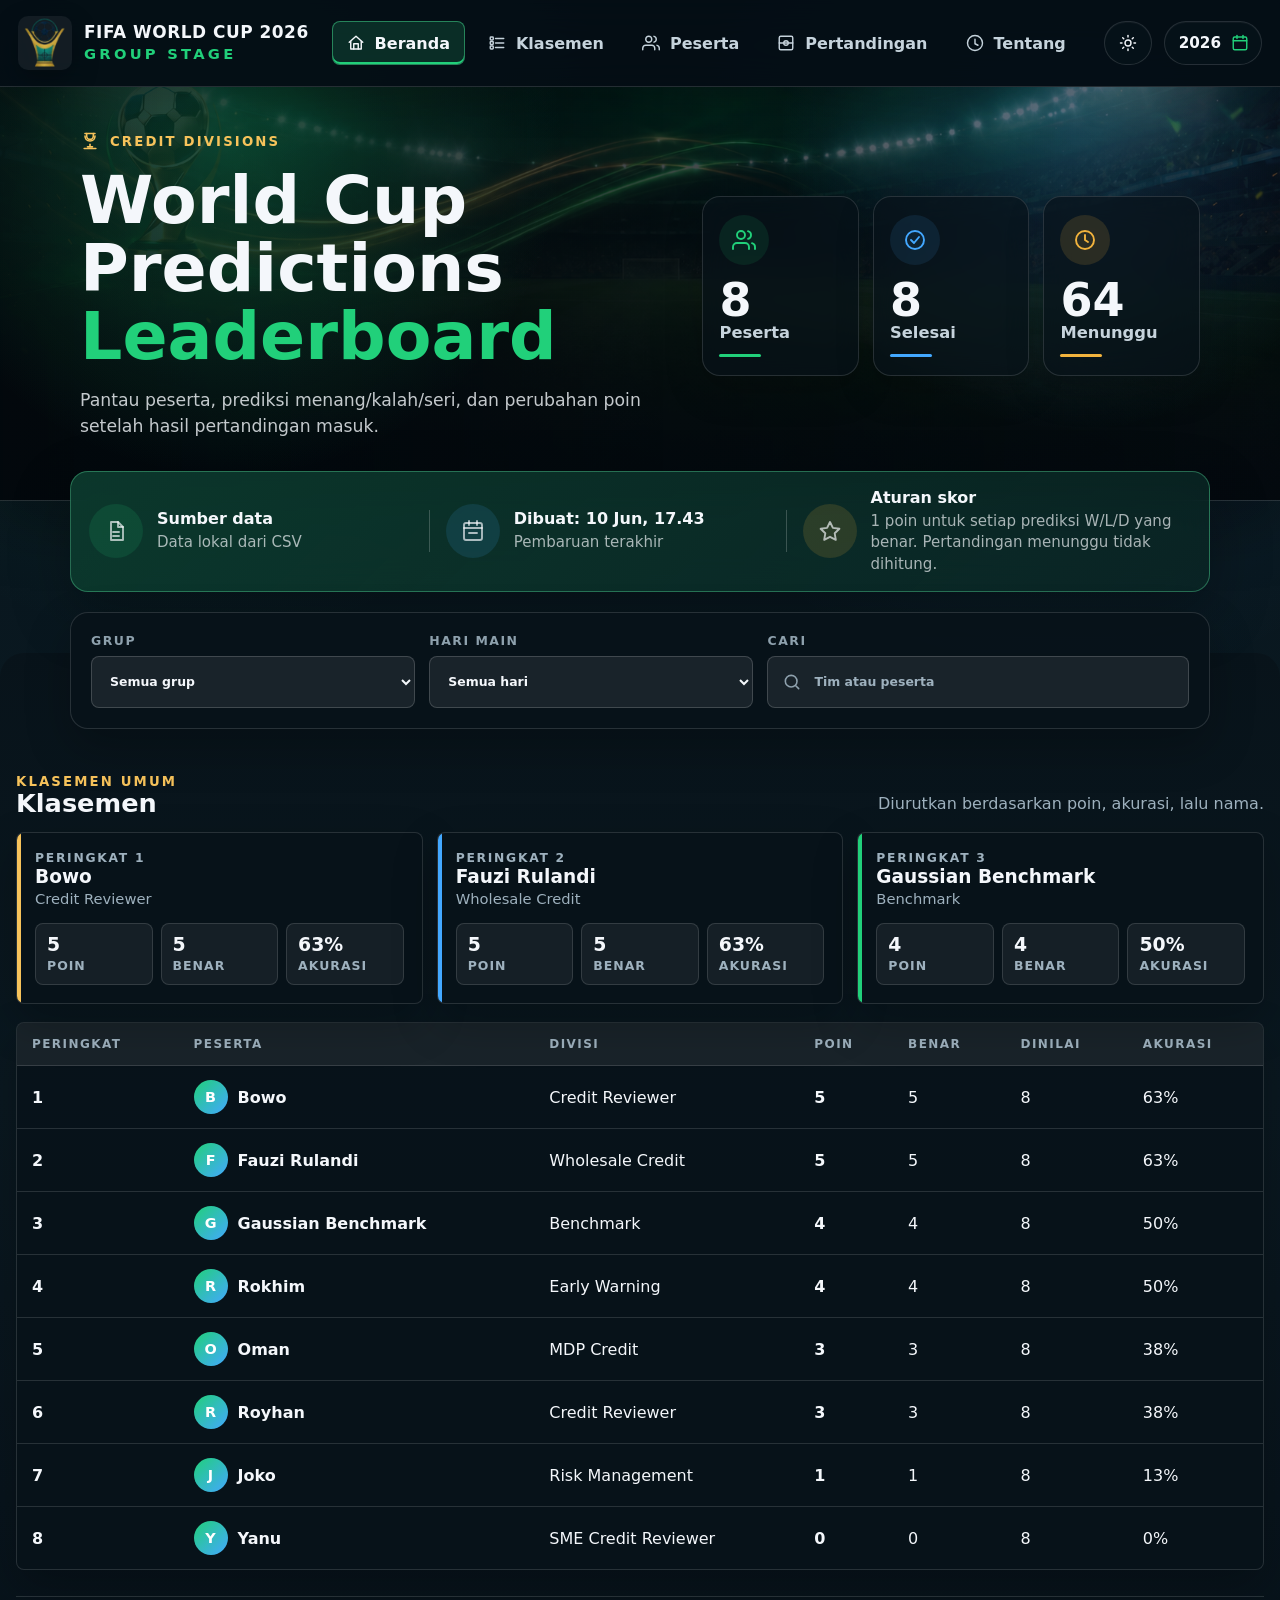
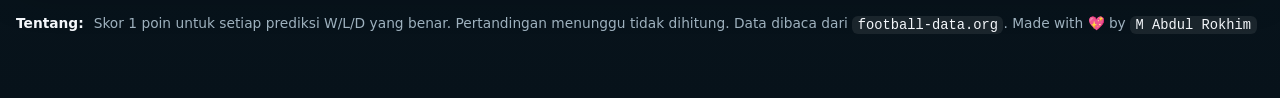
==== index.html @ 1ac6f1fa "deploy: 84e97c204d0d1acb3d44b7794941f2f2e8ec3b6e" ====
<!doctype html>
<html lang="id">

<head>
  <meta charset="utf-8">
  <meta name="viewport" content="width=device-width, initial-scale=1">
  <meta name="color-scheme" content="dark light">
  <title>Credit Divisions World Cup Leaderboard</title>
  <link rel="stylesheet" href="styles.css">
  <link rel="icon" type="image/png" href="assets/logo-cropped.png">
  <link rel="apple-touch-icon" href="assets/logo-cropped.png">
  <script src="data/site-data.js"></script>
  <script src="app.js" defer></script>
</head>

<body data-theme="dark">
  <div class="app-shell">
    <header class="site-header">
      <div class="topbar">
        <a class="brand" href="#beranda" data-nav="beranda" aria-label="Beranda Credit Divisions World Cup">
          <img src="assets/logo-cropped.png" alt="Credit Divisions World Cup">
          <span>
            <strong>FIFA World Cup 2026</strong>
            <small>Group Stage</small>
          </span>
        </a>

        <nav class="primary-nav" id="primaryNav" aria-label="Navigasi utama">
          <button class="nav-button" type="button" data-nav="beranda">
            <span class="nav-icon" aria-hidden="true">
              <svg viewBox="0 0 24 24" fill="none" stroke="currentColor" stroke-width="1.9" stroke-linecap="round"
                stroke-linejoin="round">
                <path d="m3 11 9-8 9 8"></path>
                <path d="M5 10v10h14V10"></path>
                <path d="M9 20v-7h6v7"></path>
              </svg>
            </span>
            <span>Beranda</span>
          </button>
          <button class="nav-button" type="button" data-nav="leaderboard">
            <span class="nav-icon" aria-hidden="true">
              <svg viewBox="0 0 24 24" fill="none" stroke="currentColor" stroke-width="1.9" stroke-linecap="round"
                stroke-linejoin="round">
                <rect x="3" y="4" width="4" height="4" rx="1"></rect>
                <rect x="3" y="10" width="4" height="4" rx="1"></rect>
                <rect x="3" y="16" width="4" height="4" rx="1"></rect>
                <path d="M10 6h11"></path>
                <path d="M10 12h11"></path>
                <path d="M10 18h11"></path>
              </svg>
            </span>
            <span>Klasemen</span>
          </button>
          <button class="nav-button" type="button" data-nav="participants">
            <span class="nav-icon" aria-hidden="true">
              <svg viewBox="0 0 24 24" fill="none" stroke="currentColor" stroke-width="1.9" stroke-linecap="round"
                stroke-linejoin="round">
                <path d="M17 21v-2a4 4 0 0 0-4-4H5a4 4 0 0 0-4 4v2"></path>
                <circle cx="9" cy="7" r="4"></circle>
                <path d="M23 21v-2a4 4 0 0 0-3-3.87"></path>
                <path d="M16 3.13a4 4 0 0 1 0 7.75"></path>
              </svg>
            </span>
            <span>Peserta</span>
          </button>
          <button class="nav-button" type="button" data-nav="matches">
            <span class="nav-icon" aria-hidden="true">
              <svg viewBox="0 0 24 24" fill="none" stroke="currentColor" stroke-width="1.9" stroke-linecap="round"
                stroke-linejoin="round">
                <rect x="3" y="3" width="18" height="18" rx="2"></rect>
                <path d="M3 12h18"></path>
                <circle cx="12" cy="12" r="3"></circle>
              </svg>
            </span>
            <span>Pertandingan</span>
          </button>
          <button class="nav-button" type="button" data-nav="tentang">
            <span class="nav-icon" aria-hidden="true">
              <svg viewBox="0 0 24 24" fill="none" stroke="currentColor" stroke-width="1.9" stroke-linecap="round"
                stroke-linejoin="round">
                <circle cx="12" cy="12" r="10"></circle>
                <path d="M12 7v6l4 2"></path>
              </svg>
            </span>
            <span>Tentang</span>
          </button>
        </nav>

        <div class="header-actions">
          <button class="menu-toggle" id="menuToggle" type="button" aria-label="Buka menu navigasi"
            aria-controls="primaryNav" aria-expanded="false">
            <span aria-hidden="true"></span>
            <span aria-hidden="true"></span>
            <span aria-hidden="true"></span>
          </button>
          <button class="theme-toggle" id="themeToggle" type="button" aria-label="Ubah tema" aria-pressed="true">
            <span class="theme-icon theme-sun" aria-hidden="true">
              <svg viewBox="0 0 24 24" fill="none" stroke="currentColor" stroke-width="1.9" stroke-linecap="round"
                stroke-linejoin="round">
                <circle cx="12" cy="12" r="4"></circle>
                <path d="M12 2v2"></path>
                <path d="M12 20v2"></path>
                <path d="m4.93 4.93 1.41 1.41"></path>
                <path d="m17.66 17.66 1.41 1.41"></path>
                <path d="M2 12h2"></path>
                <path d="M20 12h2"></path>
                <path d="m6.34 17.66-1.41 1.41"></path>
                <path d="m19.07 4.93-1.41 1.41"></path>
              </svg>
            </span>
            <span class="theme-icon theme-moon" aria-hidden="true">
              <svg viewBox="0 0 24 24" fill="none" stroke="currentColor" stroke-width="1.9" stroke-linecap="round"
                stroke-linejoin="round">
                <path d="M12 3a9 9 0 1 0 9 9 7.5 7.5 0 0 1-9-9Z"></path>
              </svg>
            </span>
          </button>
          <span class="year-pill" aria-label="Tahun kompetisi">
            <strong>2026</strong>
            <svg viewBox="0 0 24 24" fill="none" stroke="currentColor" stroke-width="1.9" stroke-linecap="round"
              stroke-linejoin="round" aria-hidden="true">
              <rect x="3" y="4" width="18" height="17" rx="2"></rect>
              <path d="M8 2v4"></path>
              <path d="M16 2v4"></path>
              <path d="M3 9h18"></path>
            </svg>
          </span>
        </div>
      </div>

      <section class="hero" id="beranda" aria-label="Hero utama">
        <img class="hero-background" src="assets/hero-background.png" alt="" aria-hidden="true">
        <div class="hero-overlay" aria-hidden="true"></div>
        <div class="hero-content">
          <div class="hero-copy">
            <p class="eyebrow">
              <span class="eyebrow-icon" aria-hidden="true">
                <svg viewBox="0 0 24 24" fill="none" stroke="currentColor" stroke-width="1.9" stroke-linecap="round"
                  stroke-linejoin="round">
                  <path d="M6 3h12"></path>
                  <path d="M8 3v3a4 4 0 0 0 8 0V3"></path>
                  <path d="M5 21h14"></path>
                  <path d="M12 16v2"></path>
                  <path d="M9 19h6"></path>
                  <path d="M6 6c0 3 2 6 6 6s6-3 6-6"></path>
                </svg>
              </span>
              Credit Divisions
            </p>
            <h1>
              <span>World Cup</span>
              <span>Predictions</span>
              <em>Leaderboard</em>
            </h1>
            <p class="hero-description">
              Pantau peserta, prediksi menang/kalah/seri, dan perubahan poin setelah hasil pertandingan masuk.
            </p>
          </div>

          <div id="heroStats" class="hero-stats" aria-label="Ringkasan kompetisi"></div>
        </div>
      </section>

      <section class="status-strip" aria-label="Status data">
        <div class="status-item">
          <span class="status-icon status-icon-green" aria-hidden="true">
            <svg viewBox="0 0 24 24" fill="none" stroke="currentColor" stroke-width="1.9" stroke-linecap="round"
              stroke-linejoin="round">
              <path d="M7 3h7l5 5v13H7z"></path>
              <path d="M14 3v5h5"></path>
              <path d="M9 13h6"></path>
              <path d="M9 17h6"></path>
            </svg>
          </span>
          <div>
            <strong>Sumber data</strong>
            <span id="dataMode">Memuat data</span>
          </div>
        </div>
        <div class="status-separator" aria-hidden="true"></div>
        <div class="status-item">
          <span class="status-icon status-icon-blue" aria-hidden="true">
            <svg viewBox="0 0 24 24" fill="none" stroke="currentColor" stroke-width="1.9" stroke-linecap="round"
              stroke-linejoin="round">
              <rect x="3" y="4" width="18" height="17" rx="2"></rect>
              <path d="M8 2v4"></path>
              <path d="M16 2v4"></path>
              <path d="M3 9h18"></path>
              <path d="M8 14h8"></path>
            </svg>
          </span>
          <div>
            <strong id="lastUpdated">Dibuat: -</strong>
            <span>Pembaruan terakhir</span>
          </div>
        </div>
        <div class="status-separator" aria-hidden="true"></div>
        <div class="status-item status-item-wide">
          <span class="status-icon status-icon-gold" aria-hidden="true">
            <svg viewBox="0 0 24 24" fill="none" stroke="currentColor" stroke-width="1.9" stroke-linecap="round"
              stroke-linejoin="round">
              <path d="M12 3l2.9 5.9 6.5.9-4.7 4.5 1.1 6.5L12 17.8 6.2 20.8l1.1-6.5-4.7-4.5 6.5-.9L12 3z"></path>
            </svg>
          </span>
          <div>
            <strong>Aturan skor</strong>
            <span id="scoringNote">1 poin untuk prediksi W/L/D yang benar. Pertandingan menunggu tidak dihitung.</span>
          </div>
        </div>
      </section>

      <section class="toolbar" aria-label="Filter dan pencarian">
        <div class="filter-grid">
          <label class="field">
            <span>Grup</span>
            <select id="groupFilter"></select>
          </label>
          <label class="field">
            <span>Hari Main</span>
            <select id="matchdayFilter"></select>
          </label>
          <label class="field field-search">
            <span>Cari</span>
            <div class="search-input">
              <span class="search-icon" aria-hidden="true">
                <svg viewBox="0 0 24 24" fill="none" stroke="currentColor" stroke-width="1.9" stroke-linecap="round"
                  stroke-linejoin="round">
                  <circle cx="11" cy="11" r="7"></circle>
                  <path d="m20 20-3.5-3.5"></path>
                </svg>
              </span>
              <input id="searchInput" type="search" placeholder="Tim atau peserta">
            </div>
          </label>
        </div>
      </section>
    </header>

    <main class="page-main">
      <section id="leaderboardView" class="view is-visible">
        <div class="section-heading">
          <div>
            <p class="eyebrow">Klasemen umum</p>
            <h2>Klasemen</h2>
          </div>
          <p id="leaderboardContext">Diurutkan berdasarkan poin, akurasi, lalu nama.</p>
        </div>
        <div id="podium" class="podium" aria-label="Top tiga peserta"></div>
        <div class="table-wrap">
          <table>
            <thead>
              <tr>
                <th>Peringkat</th>
                <th>Peserta</th>
                <th>Divisi</th>
                <th>Poin</th>
                <th>Benar</th>
                <th>Dinilai</th>
                <th>Akurasi</th>
              </tr>
            </thead>
            <tbody id="leaderboardBody"></tbody>
          </table>
        </div>
      </section>

      <section id="participantsView" class="view">
        <div class="section-heading">
          <div>
            <p class="eyebrow">Kartu prediksi</p>
            <h2>Detail Peserta</h2>
          </div>
          <p>Buka kartu peserta untuk melihat prediksi setiap pertandingan.</p>
        </div>
        <div id="participantCards" class="participant-grid"></div>
        <div id="participantDetail" class="detail-panel" hidden></div>
      </section>

      <section id="matchesView" class="view">
        <div class="section-heading">
          <div>
            <p class="eyebrow">Ruang pertandingan</p>
            <h2>Hasil Pertandingan</h2>
            <p class="section-note">Catatan prediksi: <strong>W</strong> berarti tim pertama atau tim kandang menang,
              <strong>L</strong> berarti tim kedua atau tim tamu menang, dan <strong>D</strong> berarti seri.
            </p>
          </div>
          <p>Hasil diperbarui setelah jeda 100 menit dari jadwal kick-off.</p>
        </div>
        <div id="matchCards" class="match-grid"></div>
      </section>

      <section id="streamView" class="stream-view" hidden>
        <div class="stream-header">
          <p class="eyebrow">Mode streaming</p>
          <h2>Credit Divisions World Cup Leaderboard</h2>
        </div>
        <div id="streamBoard" class="stream-board"></div>
      </section>

      <footer id="aboutSection" class="about-footnote">
        <strong>Tentang:</strong>
        <span>Skor 1 poin untuk setiap prediksi W/L/D yang benar. Pertandingan menunggu tidak dihitung. Data dibaca
          dari <code>football-data.org</code>. Made with 💖 by <code> M Abdul Rokhim </code></span>
      </footer>
    </main>
  </div>
</body>

</html>
---- styles.css ----
:root {
  --font-sans: "Segoe UI Variable Text", "Segoe UI", "Aptos", system-ui, sans-serif;
  --radius: 8px;
  --radius-lg: 18px;
  --page-bg: #07131b;
  --page-bg-alt: #0d1f27;
  --text: #f4f7fb;
  --text-soft: #c6d3dc;
  --muted: #8ea1ad;
  --surface: rgba(8, 19, 26, 0.78);
  --surface-strong: rgba(6, 18, 25, 0.92);
  --surface-soft: rgba(255, 255, 255, 0.06);
  --surface-light: rgba(255, 255, 255, 0.1);
  --line: rgba(255, 255, 255, 0.13);
  --line-strong: rgba(255, 255, 255, 0.2);
  --shadow: 0 22px 60px rgba(0, 0, 0, 0.28);
  --shadow-soft: 0 14px 38px rgba(0, 0, 0, 0.18);
  --accent: #21d07a;
  --accent-2: #43a8ff;
  --accent-3: #f2b33d;
  --gold: #f7c35b;
  --danger: #ef6a70;
  --success: #21d07a;
  --hero-mask: linear-gradient(180deg, rgba(4, 9, 14, 0.14), rgba(4, 9, 14, 0.8));
  --hero-glow: radial-gradient(circle at 18% 14%, rgba(33, 208, 122, 0.24), transparent 30%), radial-gradient(circle at 84% 12%, rgba(67, 168, 255, 0.18), transparent 26%);
  --content-bg: linear-gradient(180deg, rgba(8, 19, 26, 0.98), rgba(10, 24, 32, 1) 42%, rgba(7, 18, 26, 1));
  --content-text: #f4f7fb;
  --content-muted: #9eb1be;
  --content-panel: rgba(8, 19, 26, 0.94);
  --content-panel-soft: rgba(255, 255, 255, 0.06);
  --content-line: rgba(255, 255, 255, 0.13);
  --content-table-head: rgba(255, 255, 255, 0.07);
  --content-shadow: 0 18px 46px rgba(0, 0, 0, 0.24);
  --content-code-bg: rgba(255, 255, 255, 0.08);
  --correct-bg: rgba(33, 208, 122, 0.13);
  --correct-border: rgba(33, 208, 122, 0.46);
  --wrong-bg: rgba(239, 106, 112, 0.13);
  --wrong-border: rgba(239, 106, 112, 0.44);
  color-scheme: dark;
  font-family: var(--font-sans);
}

body[data-theme="light"] {
  --page-bg: #eef3f6;
  --page-bg-alt: #f8fbfc;
  --text: #10212c;
  --text-soft: #39515f;
  --muted: #68808f;
  --surface: rgba(255, 255, 255, 0.84);
  --surface-strong: rgba(255, 255, 255, 0.94);
  --surface-soft: rgba(8, 19, 26, 0.04);
  --surface-light: rgba(8, 19, 26, 0.06);
  --line: rgba(14, 33, 44, 0.12);
  --line-strong: rgba(14, 33, 44, 0.18);
  --shadow: 0 22px 60px rgba(15, 30, 42, 0.12);
  --shadow-soft: 0 14px 38px rgba(15, 30, 42, 0.1);
  --hero-mask: linear-gradient(180deg, rgba(243, 248, 250, 0.14), rgba(235, 242, 245, 0.74));
  --hero-glow: radial-gradient(circle at 18% 14%, rgba(33, 208, 122, 0.16), transparent 30%), radial-gradient(circle at 84% 12%, rgba(67, 168, 255, 0.14), transparent 26%);
  --content-bg: linear-gradient(180deg, rgba(255, 255, 255, 0.96), rgba(245, 248, 251, 1) 42%, rgba(240, 245, 248, 1));
  --content-text: #10212c;
  --content-muted: #60717e;
  --content-panel: rgba(255, 255, 255, 0.96);
  --content-panel-soft: #f5f8fa;
  --content-line: #dce5ec;
  --content-table-head: #f3f7fa;
  --content-shadow: 0 14px 34px rgba(13, 29, 43, 0.08);
  --content-code-bg: rgba(15, 33, 44, 0.06);
  --correct-bg: rgba(33, 208, 122, 0.11);
  --correct-border: rgba(33, 208, 122, 0.38);
  --wrong-bg: rgba(239, 106, 112, 0.1);
  --wrong-border: rgba(239, 106, 112, 0.34);
  color-scheme: light;
}

*,
*::before,
*::after {
  box-sizing: border-box;
}

html {
  background: var(--page-bg);
  color: var(--text);
  scroll-behavior: smooth;
}

body {
  margin: 0;
  min-width: 320px;
  background:
    radial-gradient(circle at 15% 12%, rgba(33, 208, 122, 0.1), transparent 24%),
    radial-gradient(circle at 83% 16%, rgba(67, 168, 255, 0.08), transparent 24%),
    linear-gradient(180deg, var(--page-bg) 0%, var(--page-bg-alt) 100%);
  color: var(--text);
  font-family: var(--font-sans);
}

button,
input,
select {
  font: inherit;
}

button {
  cursor: pointer;
}

img,
svg {
  display: block;
  max-width: 100%;
}

h1,
h2,
h3,
p {
  margin: 0;
}

strong {
  font-weight: 800;
}

code {
  padding: 0.12rem 0.34rem;
  border-radius: 6px;
  background: var(--surface-soft);
  color: var(--text);
}

button:focus-visible,
input:focus-visible,
select:focus-visible,
a:focus-visible {
  outline: 2px solid var(--accent-2);
  outline-offset: 2px;
}

.app-shell {
  min-height: 100vh;
  overflow-x: clip;
}

.site-header {
  position: relative;
  z-index: 2;
  width: 100%;
  margin: 0;
  padding-top: 0;
}

.page-main {
  position: relative;
  z-index: 1;
  width: min(1260px, calc(100% - 32px));
  margin: 0 auto;
}

.topbar {
  position: sticky;
  top: 0;
  z-index: 20;
  display: grid;
  grid-template-columns: auto minmax(0, 1fr) auto;
  gap: 16px 18px;
  align-items: center;
  width: 100%;
  margin: 0 auto;
  padding: 16px max(18px, calc((100vw - 1260px) / 2));
  border: 0;
  border-bottom: 1px solid var(--line);
  border-radius: 0;
  background: rgba(4, 13, 20, 0.86);
  box-shadow: var(--shadow-soft);
  backdrop-filter: blur(18px);
}

.brand {
  display: inline-flex;
  align-items: center;
  gap: 12px;
  min-width: 0;
  color: var(--text);
  text-decoration: none;
}

.brand img {
  width: 54px;
  height: 54px;
  border-radius: 10px;
  object-fit: contain;
  background: rgba(255, 255, 255, 0.06);
  box-shadow: 0 10px 28px rgba(0, 0, 0, 0.22);
}

.brand span {
  display: grid;
  min-width: 0;
  line-height: 1;
}

.brand strong {
  font-size: 1.06rem;
  letter-spacing: 0.03em;
  text-transform: uppercase;
}

.brand small {
  margin-top: 6px;
  color: var(--accent);
  font-size: 0.92rem;
  font-weight: 700;
  letter-spacing: 0.22em;
  text-transform: uppercase;
}

.primary-nav {
  display: inline-flex;
  justify-content: center;
  gap: 8px;
  min-width: 0;
  padding: 2px;
}

.menu-toggle {
  display: none;
  align-items: center;
  justify-content: center;
  width: 44px;
  min-height: 44px;
  padding: 0;
  border: 1px solid var(--line);
  border-radius: 999px;
  color: var(--text);
  background: color-mix(in srgb, var(--surface) 90%, transparent);
  box-shadow: inset 0 1px 0 rgba(255, 255, 255, 0.04);
}

.menu-toggle span {
  position: absolute;
  width: 18px;
  height: 2px;
  border-radius: 999px;
  background: currentColor;
  transition: transform 0.18s ease, opacity 0.18s ease;
}

.menu-toggle span:nth-child(1) {
  transform: translateY(-6px);
}

.menu-toggle span:nth-child(3) {
  transform: translateY(6px);
}

body.nav-is-open .menu-toggle span:nth-child(1) {
  transform: rotate(45deg);
}

body.nav-is-open .menu-toggle span:nth-child(2) {
  opacity: 0;
}

body.nav-is-open .menu-toggle span:nth-child(3) {
  transform: rotate(-45deg);
}

.nav-button {
  display: inline-flex;
  align-items: center;
  gap: 10px;
  min-height: 44px;
  padding: 0 14px;
  border: 1px solid transparent;
  border-radius: var(--radius);
  color: var(--text-soft);
  background: transparent;
  font-weight: 700;
  white-space: nowrap;
  transition:
    color 0.18s ease,
    background-color 0.18s ease,
    border-color 0.18s ease,
    transform 0.18s ease;
}

.nav-button:hover,
.nav-button:focus-visible {
  color: var(--text);
  background: var(--surface-soft);
  border-color: var(--line);
  transform: translateY(-1px);
}

.nav-button.is-active {
  color: var(--text);
  background: color-mix(in srgb, var(--accent) 15%, var(--surface));
  border-color: color-mix(in srgb, var(--accent) 44%, var(--line));
  box-shadow: inset 0 -2px 0 0 var(--accent);
}

.nav-icon {
  width: 18px;
  height: 18px;
  flex: 0 0 auto;
}

.header-actions {
  display: inline-flex;
  align-items: center;
  gap: 12px;
  justify-self: end;
}

.theme-toggle,
.year-pill {
  display: inline-flex;
  align-items: center;
  gap: 10px;
  min-height: 44px;
  padding: 0 14px;
  border: 1px solid var(--line);
  border-radius: 999px;
  color: var(--text);
  background: color-mix(in srgb, var(--surface) 90%, transparent);
  box-shadow: inset 0 1px 0 rgba(255, 255, 255, 0.04);
}

.theme-toggle {
  width: 48px;
  justify-content: center;
  padding: 0;
}

.theme-icon {
  display: inline-flex;
  width: 18px;
  height: 18px;
}

body[data-theme="dark"] .theme-sun,
body[data-theme="light"] .theme-moon {
  opacity: 1;
}

body[data-theme="dark"] .theme-moon,
body[data-theme="light"] .theme-sun {
  display: none;
}

.year-pill {
  padding-right: 12px;
  font-size: 0.95rem;
  font-weight: 700;
}

.year-pill svg {
  width: 18px;
  height: 18px;
  color: var(--accent);
}

.hero {
  position: relative;
  overflow: clip;
  margin-top: 0;
  border: 0;
  border-bottom: 1px solid var(--line);
  border-radius: 0;
  background:
    linear-gradient(135deg, rgba(5, 14, 19, 0.72), rgba(5, 14, 19, 0.28)),
    linear-gradient(180deg, rgba(4, 10, 14, 0.06), rgba(4, 10, 14, 0.68));
  box-shadow: var(--shadow);
}

.hero-background {
  position: absolute;
  inset: 0;
  width: 100%;
  height: 100%;
  object-fit: cover;
  object-position: center center;
  opacity: 0.92;
  filter: saturate(1.04) contrast(1.02) brightness(0.78);
}

body[data-theme="light"] .hero-background {
  filter: saturate(0.95) contrast(0.92) brightness(1.08);
}

.hero-overlay {
  position: absolute;
  inset: 0;
  background:
    var(--hero-glow),
    linear-gradient(90deg, rgba(2, 8, 12, 0.88) 0%, rgba(2, 8, 12, 0.55) 42%, rgba(2, 8, 12, 0.26) 100%),
    var(--hero-mask);
}

body[data-theme="light"] .hero-overlay {
  background:
    var(--hero-glow),
    linear-gradient(90deg, rgba(246, 250, 252, 0.92) 0%, rgba(246, 250, 252, 0.64) 42%, rgba(246, 250, 252, 0.28) 100%),
    var(--hero-mask);
}

.hero-content {
  position: relative;
  z-index: 1;
  display: grid;
  grid-template-columns: minmax(0, 1fr) minmax(390px, 0.86fr);
  gap: 30px 44px;
  align-items: center;
  width: min(1120px, calc(100% - 40px));
  margin: 0 auto;
  padding: 44px 0 60px;
  min-height: 408px;
}

.hero-copy {
  display: grid;
  gap: 18px;
  min-width: 0;
}

.eyebrow {
  display: inline-flex;
  align-items: center;
  gap: 10px;
  width: fit-content;
  color: var(--gold);
  font-size: 0.83rem;
  font-weight: 800;
  letter-spacing: 0.16em;
  text-transform: uppercase;
}

.eyebrow-icon {
  display: inline-flex;
  width: 20px;
  height: 20px;
}

.hero-copy h1 {
  display: grid;
  gap: 4px;
  max-width: 650px;
  font-size: clamp(3rem, 5.2vw, 4.8rem);
  line-height: 0.96;
  letter-spacing: 0;
}

.hero-copy h1 span {
  display: block;
}

.hero-copy h1 em {
  font-style: normal;
  color: var(--accent);
}

.hero-description {
  max-width: 640px;
  color: color-mix(in srgb, var(--text) 80%, transparent);
  font-size: clamp(1rem, 1.4vw, 1.08rem);
  line-height: 1.55;
}

.hero-stats {
  display: grid;
  grid-template-columns: repeat(3, minmax(0, 1fr));
  gap: 14px;
  align-self: center;
  min-width: 0;
}

.hero-stat {
  display: grid;
  gap: 12px;
  min-width: 0;
  min-height: 154px;
  padding: 18px 16px;
  border: 1px solid var(--line);
  border-radius: var(--radius-lg);
  background: color-mix(in srgb, var(--surface) 86%, transparent);
  box-shadow: var(--shadow-soft);
  backdrop-filter: blur(16px);
}

.hero-stat-icon {
  display: inline-flex;
  align-items: center;
  justify-content: center;
  width: 50px;
  height: 50px;
  border-radius: 999px;
  background: rgba(255, 255, 255, 0.06);
}

.hero-stat-icon svg {
  width: 24px;
  height: 24px;
}

.hero-stat:nth-child(1) .hero-stat-icon {
  color: var(--accent);
  background: rgba(33, 208, 122, 0.1);
}

.hero-stat:nth-child(2) .hero-stat-icon {
  color: var(--accent-2);
  background: rgba(67, 168, 255, 0.1);
}

.hero-stat:nth-child(3) .hero-stat-icon {
  color: var(--accent-3);
  background: rgba(242, 179, 61, 0.14);
}

.hero-stat-value {
  display: block;
  font-size: clamp(2.25rem, 3.6vw, 3.6rem);
  line-height: 1;
  font-weight: 900;
}

.hero-stat-label {
  color: var(--text-soft);
  font-size: 1.02rem;
  font-weight: 700;
}

.hero-stat-bar {
  align-self: end;
  width: 42px;
  height: 3px;
  border-radius: 999px;
}

.status-strip {
  position: relative;
  z-index: 2;
  display: grid;
  grid-template-columns: minmax(0, 1fr) auto minmax(0, 1fr) auto minmax(0, 1.2fr);
  gap: 16px;
  align-items: center;
  width: min(1140px, calc(100% - 48px));
  margin: -30px auto 0;
  padding: 16px 18px;
  border: 1px solid color-mix(in srgb, var(--accent) 30%, var(--line));
  border-radius: var(--radius-lg);
  background:
    linear-gradient(135deg, color-mix(in srgb, var(--accent) 20%, var(--surface-strong)), color-mix(in srgb, var(--page-bg) 68%, var(--accent) 8%));
  box-shadow: var(--shadow);
  backdrop-filter: blur(18px);
}

.status-item {
  display: flex;
  align-items: center;
  gap: 14px;
  min-width: 0;
}

.status-item div {
  display: grid;
  gap: 4px;
  min-width: 0;
}

.status-item strong {
  font-size: 1rem;
  line-height: 1.2;
}

.status-item span {
  color: color-mix(in srgb, var(--text) 68%, transparent);
  font-size: 0.94rem;
  line-height: 1.4;
}

.status-item-wide span {
  max-width: 100%;
}

.status-separator {
  width: 1px;
  height: 42px;
  background: var(--line-strong);
}

.status-icon {
  display: inline-flex;
  align-items: center;
  justify-content: center;
  width: 54px;
  height: 54px;
  flex: 0 0 auto;
  border-radius: 999px;
}

.status-icon svg {
  width: 24px;
  height: 24px;
}

.status-icon-green {
  color: var(--accent);
  background: rgba(33, 208, 122, 0.12);
}

.status-icon-blue {
  color: var(--accent-2);
  background: rgba(67, 168, 255, 0.12);
}

.status-icon-gold {
  color: var(--accent-3);
  background: rgba(242, 179, 61, 0.14);
}

.toolbar {
  position: relative;
  z-index: 3;
  width: min(1140px, calc(100% - 48px));
  margin: 20px auto 0;
  padding: 20px;
  border: 1px solid var(--content-line);
  border-radius: var(--radius-lg);
  color: var(--content-text);
  background: var(--content-panel);
  box-shadow: var(--content-shadow);
}

.filter-grid {
  display: grid;
  grid-template-columns: 1fr 1fr minmax(260px, 1.3fr);
  gap: 14px;
  align-items: end;
}

.field {
  display: grid;
  gap: 8px;
  min-width: 0;
  color: var(--muted);
  font-size: 0.78rem;
  font-weight: 800;
  letter-spacing: 0.12em;
  text-transform: uppercase;
}

.field select,
.field input {
  width: 100%;
  min-width: 0;
  min-height: 52px;
  border: 1px solid var(--content-line);
  border-radius: var(--radius);
  color: var(--content-text);
  background: var(--content-panel-soft);
}

.field select option {
  color: var(--content-text);
  background: var(--content-panel);
}

.field input::placeholder {
  color: var(--content-muted);
  opacity: 0.9;
}

body[data-theme="dark"] .field select,
body[data-theme="dark"] .field input {
  color: #f4f7fb;
  background: rgba(255, 255, 255, 0.075);
  border-color: rgba(255, 255, 255, 0.17);
}

body[data-theme="dark"] .field-search .search-input {
  color: #f4f7fb;
  background: rgba(255, 255, 255, 0.075);
  border-color: rgba(255, 255, 255, 0.17);
}

body[data-theme="dark"] .field select option {
  color: #f4f7fb;
  background: #0b1821;
}

body[data-theme="dark"] .field input::placeholder {
  color: #9eb1be;
}

.field select {
  padding: 0 14px;
}

.field-search .search-input {
  display: grid;
  grid-template-columns: 20px minmax(0, 1fr);
  gap: 12px;
  align-items: center;
  height: 52px;
  padding: 0 14px;
  border: 1px solid var(--content-line);
  border-radius: var(--radius);
  color: var(--content-text);
  background: var(--content-panel-soft);
}

.field-search input {
  width: 100%;
  height: 100%;
  min-width: 0;
  min-height: 0;
  padding: 0;
  border: 0;
  border-radius: 0;
  color: inherit;
  background: transparent;
  line-height: 1.2;
  appearance: none;
  -webkit-appearance: none;
}

body[data-theme="dark"] .field-search input,
body[data-theme="light"] .field-search input {
  border-color: transparent;
  background: transparent;
}

.field-search input::-webkit-search-decoration,
.field-search input::-webkit-search-cancel-button,
.field-search input::-webkit-search-results-button,
.field-search input::-webkit-search-results-decoration {
  display: none;
}

.field-search input::placeholder {
  color: var(--content-muted);
  opacity: 1;
}

.field-search input:focus-visible {
  outline: 0;
}

.field-search .search-input:focus-within {
  outline: 2px solid var(--accent-2);
  outline-offset: 2px;
}

.search-icon {
  display: inline-flex;
  width: 20px;
  height: 20px;
  color: var(--muted);
}

.page-main {
  padding: 22px 0 64px;
}

.page-main::before {
  content: "";
  position: absolute;
  z-index: -1;
  inset: -76px calc((100vw - 100%) / -2) 0;
  min-height: calc(100% + 76px);
  border-radius: 24px 24px 0 0;
  background: var(--content-bg);
}

.site-error {
  display: grid;
  gap: 6px;
  margin-bottom: 16px;
  padding: 14px 16px;
  border: 1px solid rgba(239, 106, 112, 0.28);
  border-radius: var(--radius);
  color: #7f1d1d;
  background: #fff1f2;
}

.site-error span {
  color: #9f1239;
  line-height: 1.45;
}

.view,
.stream-view {
  margin-top: 20px;
}

.view {
  display: none;
}

.view.is-visible {
  display: block;
}

.section-heading {
  display: flex;
  align-items: end;
  justify-content: space-between;
  gap: 18px;
  margin-bottom: 16px;
}

.section-heading h2 {
  font-size: clamp(1.5rem, 2vw, 1.9rem);
  line-height: 1.05;
}

.section-heading p:not(.eyebrow),
.section-note {
  max-width: 500px;
  color: var(--muted);
  line-height: 1.5;
}

.page-main {
  color: var(--content-text);
}

body[data-theme="light"] .page-main .eyebrow {
  color: #b98409;
}

.page-main .section-heading p:not(.eyebrow),
.page-main .section-note,
.page-main .meta,
.page-main .metric span,
.page-main th,
.page-main .rank-label,
.page-main .stream-row span {
  color: var(--content-muted);
}

.section-note {
  margin-top: 8px;
  font-size: 0.92rem;
}

.podium {
  display: grid;
  grid-template-columns: repeat(3, minmax(0, 1fr));
  gap: 14px;
  margin-bottom: 18px;
}

.podium-card,
.participant-card,
.match-card,
.detail-panel {
  border: 1px solid var(--line);
  border-radius: var(--radius);
  background: color-mix(in srgb, var(--surface-strong) 92%, transparent);
  box-shadow: var(--shadow-soft);
}

body[data-theme="dark"] .page-main .podium-card,
body[data-theme="dark"] .page-main .participant-card,
body[data-theme="dark"] .page-main .match-card,
body[data-theme="dark"] .page-main .detail-panel,
body[data-theme="dark"] .page-main .table-wrap,
body[data-theme="light"] .page-main .podium-card,
body[data-theme="light"] .page-main .participant-card,
body[data-theme="light"] .page-main .match-card,
body[data-theme="light"] .page-main .detail-panel,
body[data-theme="light"] .page-main .table-wrap {
  border-color: var(--content-line);
  background: var(--content-panel);
  box-shadow: var(--content-shadow);
}

.podium-card {
  position: relative;
  overflow: hidden;
  min-height: 172px;
  padding: 18px;
}

.podium-card::before {
  content: "";
  position: absolute;
  inset: 0 auto 0 0;
  width: 4px;
  background: var(--accent-2);
}

.podium-card.rank-1::before {
  background: var(--gold);
}

.podium-card.rank-2::before {
  background: var(--accent-2);
}

.podium-card.rank-3::before {
  background: var(--accent);
}

.rank-label {
  color: var(--muted);
  font-size: 0.77rem;
  font-weight: 800;
  letter-spacing: 0.14em;
  text-transform: uppercase;
}

.podium-card h3,
.participant-card h3 {
  font-size: 1.16rem;
  line-height: 1.25;
}

.meta {
  color: var(--muted);
  font-size: 0.92rem;
  line-height: 1.4;
}

.metric-row {
  display: flex;
  flex-wrap: wrap;
  gap: 8px;
  margin-top: 14px;
}

.metric {
  flex: 1 1 92px;
  min-width: min(92px, 100%);
  padding: 10px 11px;
  border: 1px solid var(--line);
  border-radius: var(--radius);
  background: var(--surface-soft);
}

body[data-theme="dark"] .page-main .metric,
body[data-theme="dark"] .page-main .prediction-item,
body[data-theme="dark"] .page-main .status-chip,
body[data-theme="light"] .page-main .metric,
body[data-theme="light"] .page-main .prediction-item,
body[data-theme="light"] .page-main .status-chip {
  border-color: var(--content-line);
  color: var(--content-text);
  background: var(--content-panel-soft);
}

.metric strong {
  display: block;
  font-size: 1.18rem;
  line-height: 1.1;
}

.metric span {
  color: var(--muted);
  font-size: 0.78rem;
  font-weight: 800;
  letter-spacing: 0.08em;
  text-transform: uppercase;
}

.table-wrap {
  overflow-x: auto;
  border: 1px solid var(--line);
  border-radius: var(--radius);
  background: color-mix(in srgb, var(--surface-strong) 92%, transparent);
  box-shadow: var(--shadow-soft);
}

table {
  width: 100%;
  min-width: 840px;
  border-collapse: collapse;
}

th,
td {
  padding: 14px 15px;
  border-bottom: 1px solid var(--line);
  text-align: left;
}

th {
  color: var(--muted);
  background: color-mix(in srgb, var(--surface-soft) 88%, transparent);
  font-size: 0.75rem;
  font-weight: 800;
  letter-spacing: 0.12em;
  text-transform: uppercase;
}

body[data-theme="dark"] .page-main th,
body[data-theme="light"] .page-main th {
  background: var(--content-table-head);
}

tbody tr:hover {
  background: color-mix(in srgb, var(--accent) 6%, transparent);
}

tr:last-child td {
  border-bottom: 0;
}

.participant-name {
  display: flex;
  align-items: center;
  gap: 10px;
  min-width: 0;
  font-weight: 800;
}

.badge {
  display: inline-grid;
  place-items: center;
  width: 34px;
  height: 34px;
  flex: 0 0 auto;
  border-radius: 999px;
  color: #fff;
  background: linear-gradient(135deg, var(--accent), var(--accent-2));
  font-size: 0.9rem;
  font-weight: 900;
}

.participant-grid,
.match-grid {
  display: grid;
  grid-template-columns: repeat(auto-fit, minmax(260px, 1fr));
  gap: 14px;
}

.participant-card,
.match-card {
  padding: 16px;
}

.participant-card {
  display: grid;
  gap: 10px;
}

.participant-card button {
  width: 100%;
  min-height: 44px;
  border: 0;
  border-radius: var(--radius);
  color: #fff;
  background: linear-gradient(135deg, var(--accent), color-mix(in srgb, var(--accent-2) 70%, #1d79cc));
  font-weight: 800;
}

.participant-card button:hover,
.participant-card button:focus-visible {
  filter: brightness(1.05);
}

.detail-panel {
  margin-top: 16px;
  padding: 16px;
}

.detail-actions {
  display: flex;
  align-items: center;
  gap: 12px;
}

.close-detail {
  min-height: 40px;
  padding: 0 14px;
  border: 1px solid var(--line);
  border-radius: var(--radius);
  color: var(--text);
  background: var(--surface-soft);
  font-weight: 800;
}

body[data-theme="dark"] .page-main .close-detail {
  color: var(--content-text);
  background: var(--content-panel-soft);
}

.close-detail:hover,
.close-detail:focus-visible {
  border-color: var(--accent);
  color: var(--text);
}

.prediction-list {
  display: grid;
  grid-template-columns: repeat(auto-fit, minmax(240px, 1fr));
  gap: 10px;
  margin-top: 14px;
}

.prediction-item {
  display: grid;
  gap: 10px;
  padding: 12px;
  border: 1px solid var(--line);
  border-radius: var(--radius);
  background: var(--surface-soft);
}

.prediction-item strong {
  font-size: 1rem;
  line-height: 1.35;
}

.prediction-chip,
.status-chip {
  display: inline-flex;
  align-items: center;
  justify-content: center;
  min-height: 28px;
  min-width: 36px;
  padding: 4px 10px;
  border-radius: 999px;
  font-size: 0.78rem;
  font-weight: 900;
}

.prediction-chip {
  color: #fff;
  background: var(--accent-2);
}

.status-chip {
  color: var(--text);
  background: var(--surface-light);
}

.status-chip.final {
  color: #fff;
  background: var(--accent);
}

body[data-theme="dark"] .page-main .match-card .status-chip.final,
body[data-theme="light"] .page-main .match-card .status-chip.final {
  border-color: rgba(33, 208, 122, 0.52);
  color: #ffffff;
  background: #21d07a;
}

.outcome-correct {
  border-color: var(--correct-border);
  background: var(--correct-bg);
}

.outcome-wrong {
  border-color: var(--wrong-border);
  background: var(--wrong-bg);
}

body[data-theme="dark"] .page-main .prediction-item.outcome-correct,
body[data-theme="light"] .page-main .prediction-item.outcome-correct {
  border-color: var(--correct-border);
  background: var(--correct-bg);
}

body[data-theme="dark"] .page-main .prediction-item.outcome-wrong,
body[data-theme="light"] .page-main .prediction-item.outcome-wrong {
  border-color: var(--wrong-border);
  background: var(--wrong-bg);
}

.match-card {
  display: grid;
  gap: 14px;
}

.match-card header {
  display: flex;
  justify-content: space-between;
  align-items: center;
  gap: 10px;
}

.teams {
  display: grid;
  gap: 8px;
  min-width: 0;
  font-weight: 800;
}

.teams span {
  display: flex;
  align-items: center;
  gap: 8px;
  line-height: 1.15;
}

.team-is-winner {
  color: var(--accent);
}

.team-is-winner::before {
  content: "•";
  font-size: 1.1rem;
  line-height: 1;
}

.team-is-loser {
  color: color-mix(in srgb, var(--text) 75%, transparent);
}

.team-is-draw {
  color: var(--text);
}

body[data-theme="dark"] .page-main .team-is-draw {
  color: var(--content-text);
}

.scoreline {
  color: var(--danger);
  font-size: clamp(1.5rem, 2vw, 2rem);
  font-weight: 900;
}

.meta small {
  color: inherit;
}

.match-predictions {
  padding-top: 12px;
  border-top: 1px solid var(--line);
}

.match-predictions h3 {
  margin-bottom: 10px;
  color: var(--muted);
  font-size: 0.75rem;
  letter-spacing: 0.14em;
  text-transform: uppercase;
}

.match-predictions ul {
  display: grid;
  gap: 8px;
  margin: 0;
  padding: 0;
  list-style: none;
}

.match-predictions li {
  display: flex;
  align-items: center;
  justify-content: space-between;
  gap: 12px;
  min-height: 28px;
  color: var(--text-soft);
  font-size: 0.88rem;
}

.match-predictions li.is-final {
  color: var(--muted);
}

.stream-view {
  padding: 20px 0 0;
}

.stream-header {
  display: flex;
  align-items: end;
  justify-content: space-between;
  gap: 16px;
  margin-bottom: 16px;
}

.stream-header h2 {
  font-size: clamp(1.7rem, 3vw, 2.9rem);
  line-height: 1.05;
}

.stream-board {
  display: grid;
  gap: 10px;
}

.stream-row {
  display: grid;
  grid-template-columns: minmax(56px, 80px) minmax(0, 1fr) minmax(96px, 160px) minmax(80px, 120px);
  gap: 14px;
  align-items: center;
  min-height: 74px;
  padding: 14px 16px;
  border: 1px solid var(--line);
  border-radius: var(--radius);
  background: color-mix(in srgb, var(--surface-strong) 92%, transparent);
  box-shadow: var(--shadow-soft);
}

.stream-row strong {
  font-size: 1.8rem;
  line-height: 1;
}

.stream-row span {
  color: var(--muted);
  font-weight: 700;
}

.about-footnote {
  display: flex;
  flex-wrap: wrap;
  gap: 6px 10px;
  margin-top: 26px;
  padding-top: 16px;
  border-top: 1px solid var(--content-line);
  color: var(--content-muted);
  font-size: 0.86rem;
  line-height: 1.5;
}

.about-footnote strong {
  color: var(--content-text);
}

.about-footnote code {
  color: var(--content-text);
  background: var(--content-code-bg);
}

body.stream .site-header {
  display: none;
}

body.stream .page-main {
  width: 100%;
  padding: 0;
}

body.stream .view,
body.stream .about-footnote {
  display: none;
}

body.stream .stream-view {
  display: block;
  width: min(1260px, calc(100% - 32px));
  margin: 0 auto;
  padding-top: 20px;
}

body.stream {
  background:
    radial-gradient(circle at 16% 12%, rgba(33, 208, 122, 0.12), transparent 24%),
    radial-gradient(circle at 82% 16%, rgba(67, 168, 255, 0.08), transparent 24%),
    linear-gradient(180deg, var(--page-bg) 0%, var(--page-bg-alt) 100%);
}

@media (max-width: 1100px) {
  .topbar {
    grid-template-columns: minmax(0, 1fr) auto;
    position: sticky;
  }

  .primary-nav {
    position: absolute;
    top: calc(100% + 10px);
    right: max(18px, calc((100vw - 1260px) / 2));
    z-index: 25;
    display: none;
    width: min(320px, calc(100vw - 32px));
    padding: 10px;
    border: 1px solid var(--line);
    border-radius: var(--radius-lg);
    background: rgba(4, 13, 20, 0.96);
    box-shadow: var(--shadow);
    backdrop-filter: blur(18px);
  }

  body.nav-is-open .primary-nav {
    display: grid;
    gap: 6px;
  }

  .menu-toggle {
    position: relative;
    display: inline-flex;
  }

  .nav-button {
    justify-content: flex-start;
    width: 100%;
    min-height: 48px;
    padding: 0 12px;
  }

  .header-actions {
    justify-self: end;
  }

  .hero-content {
    grid-template-columns: 1fr;
    min-height: auto;
    padding: 32px 0 48px;
  }

  .hero-copy h1 {
    font-size: clamp(2.4rem, 8vw, 4.3rem);
  }

  .hero-stats {
    grid-template-columns: repeat(3, minmax(0, 1fr));
  }
}

@media (max-width: 860px) {
  .page-main {
    width: min(100% - 24px, 1260px);
  }

  .status-strip {
    grid-template-columns: 1fr;
    gap: 14px;
    margin-top: -18px;
  }

  .status-separator {
    display: none;
  }

  .filter-grid {
    grid-template-columns: 1fr;
  }

  .section-heading,
  .stream-header {
    align-items: flex-start;
    flex-direction: column;
  }

  .podium {
    grid-template-columns: 1fr;
  }

  .stream-row {
    grid-template-columns: 56px minmax(0, 1fr);
  }

  .stream-row strong:nth-of-type(2),
  .stream-row span {
    grid-column: 2;
  }
}

@media (max-width: 620px) {
  .topbar {
    gap: 12px;
    padding: 12px;
  }

  .brand img {
    width: 46px;
    height: 46px;
  }

  .brand strong {
    font-size: 0.98rem;
  }

  .brand small {
    font-size: 0.78rem;
    letter-spacing: 0.18em;
  }

  .nav-button {
    min-height: 46px;
  }

  .menu-toggle,
  .theme-toggle,
  .year-pill {
    min-height: 42px;
  }

  .hero {
    margin-top: 12px;
  }

  .hero-content {
    gap: 18px;
    padding: 18px 0 20px;
  }

  .hero-stats {
    grid-template-columns: 1fr;
  }

  .hero-stat {
    min-height: auto;
  }

  .section-heading p:not(.eyebrow),
  .section-note {
    max-width: none;
  }

  .participant-grid,
  .match-grid,
  .prediction-list {
    grid-template-columns: 1fr;
  }

  .detail-actions {
    align-items: flex-start;
    flex-direction: column;
  }

  .close-detail {
    width: 100%;
  }

  .stream-view {
    width: min(100% - 24px, 1260px);
  }
}

@media (max-width: 460px) {
  .header-actions {
    gap: 8px;
  }

  .nav-button {
    gap: 8px;
    font-size: 0.86rem;
  }

  .nav-icon {
    width: 16px;
    height: 16px;
  }

  .hero-copy h1 {
    font-size: clamp(2.1rem, 10vw, 3rem);
  }

  .hero-description {
    font-size: 0.98rem;
  }

  .status-strip,
  .toolbar,
  .view,
  .detail-panel {
    padding: 14px;
  }

  th,
  td {
    padding: 12px 13px;
  }

  .table-wrap {
    margin-inline: -2px;
  }
}
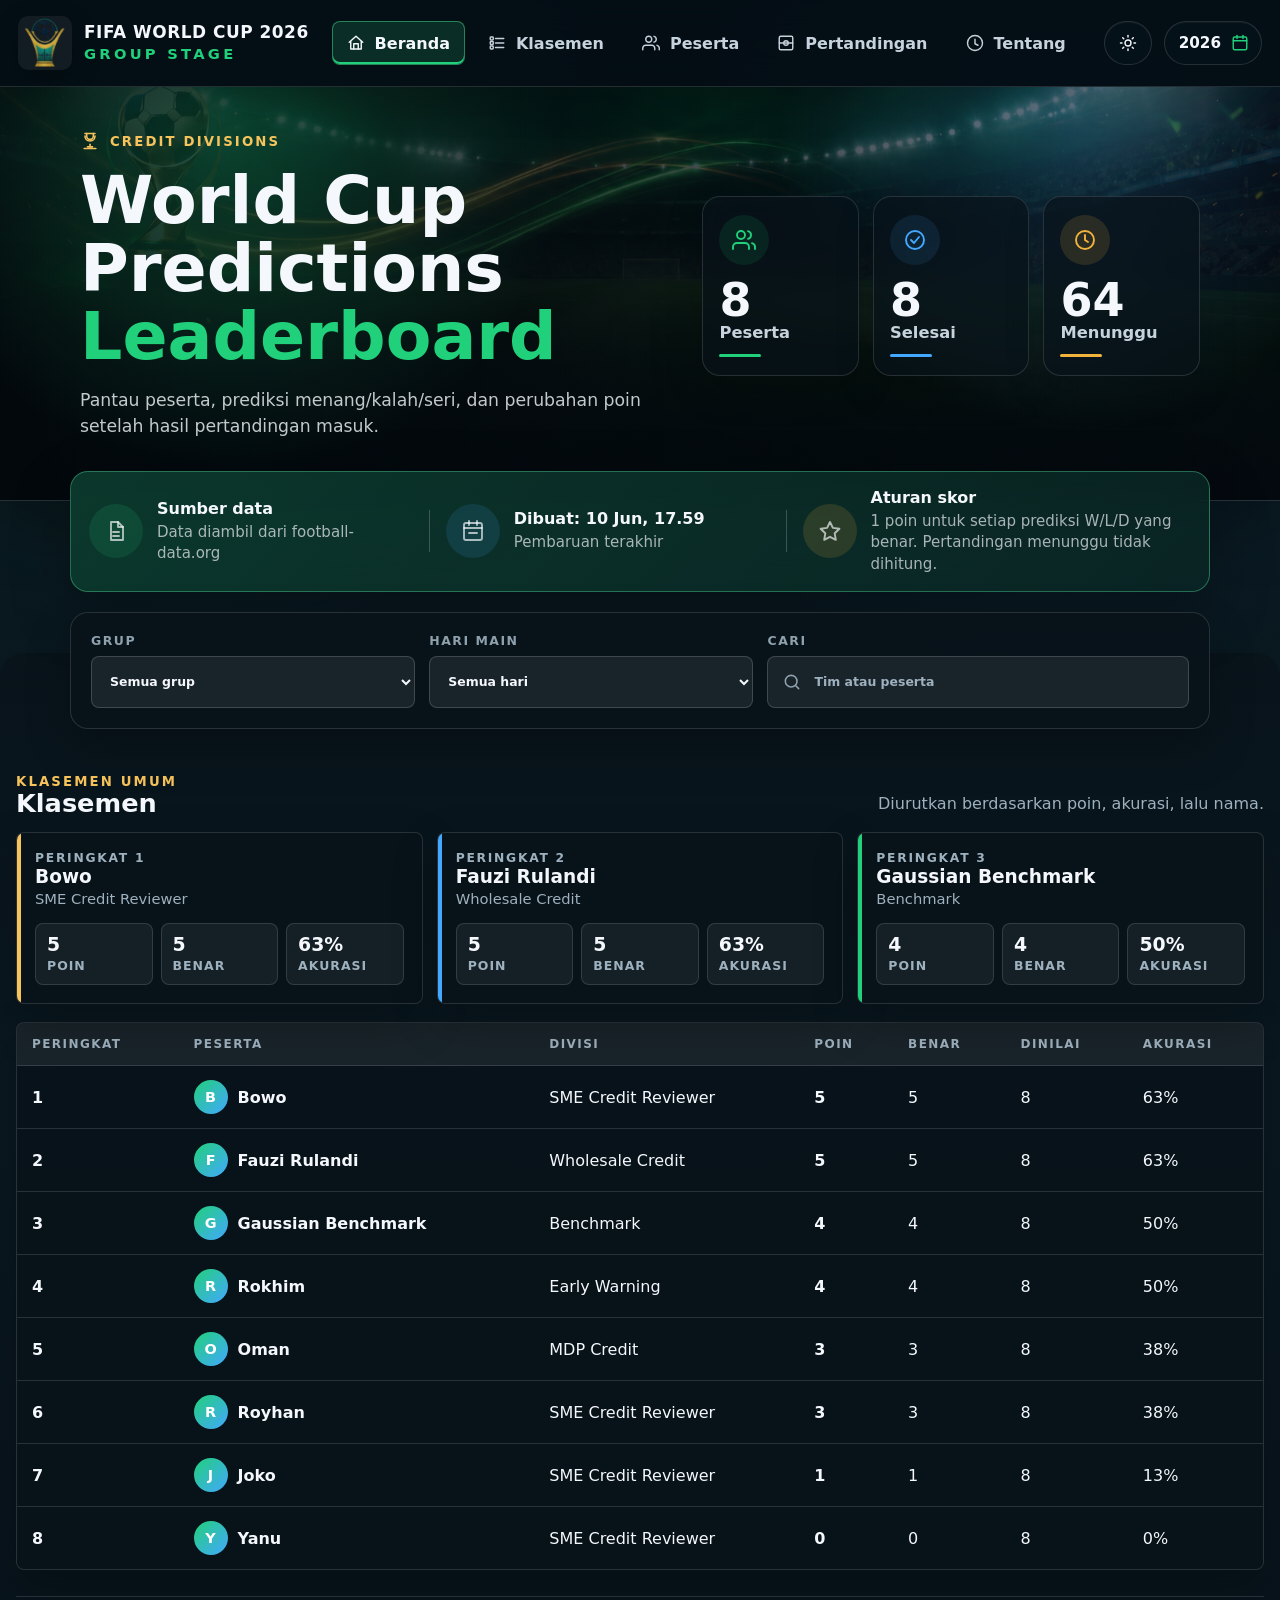
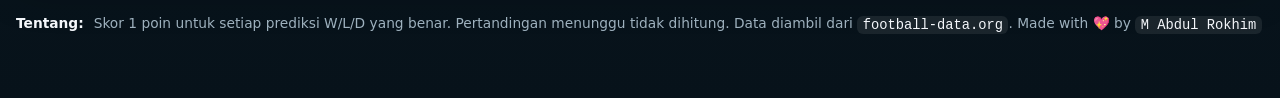
==== commit b5b0f60f: "deploy: 2e206b5db7213a8196110b092cd380797308ab14" ====
--- a/index.html
+++ b/index.html
@@ -190,7 +190,7 @@
             </svg>
           </span>
           <div>
-            <strong id="lastUpdated">Dibuat: -</strong>
+            <strong id="lastUpdated">Last Updated: -</strong>
             <span>Pembaruan terakhir</span>
           </div>
         </div>
@@ -300,7 +300,7 @@
 
       <footer id="aboutSection" class="about-footnote">
         <strong>Tentang:</strong>
-        <span>Skor 1 poin untuk setiap prediksi W/L/D yang benar. Pertandingan menunggu tidak dihitung. Data dibaca
+        <span>Skor 1 poin untuk setiap prediksi W/L/D yang benar. Pertandingan menunggu tidak dihitung. Data diambil
           dari <code>football-data.org</code>. Made with 💖 by <code> M Abdul Rokhim </code></span>
       </footer>
     </main>
--- a/styles.css
+++ b/styles.css
@@ -1203,7 +1203,7 @@
 }
 
 .team-is-winner::before {
-  content: "•";
+  content: "🏆";
   font-size: 1.1rem;
   line-height: 1;
 }
@@ -1565,4 +1565,4 @@
   .table-wrap {
     margin-inline: -2px;
   }
-}
+}
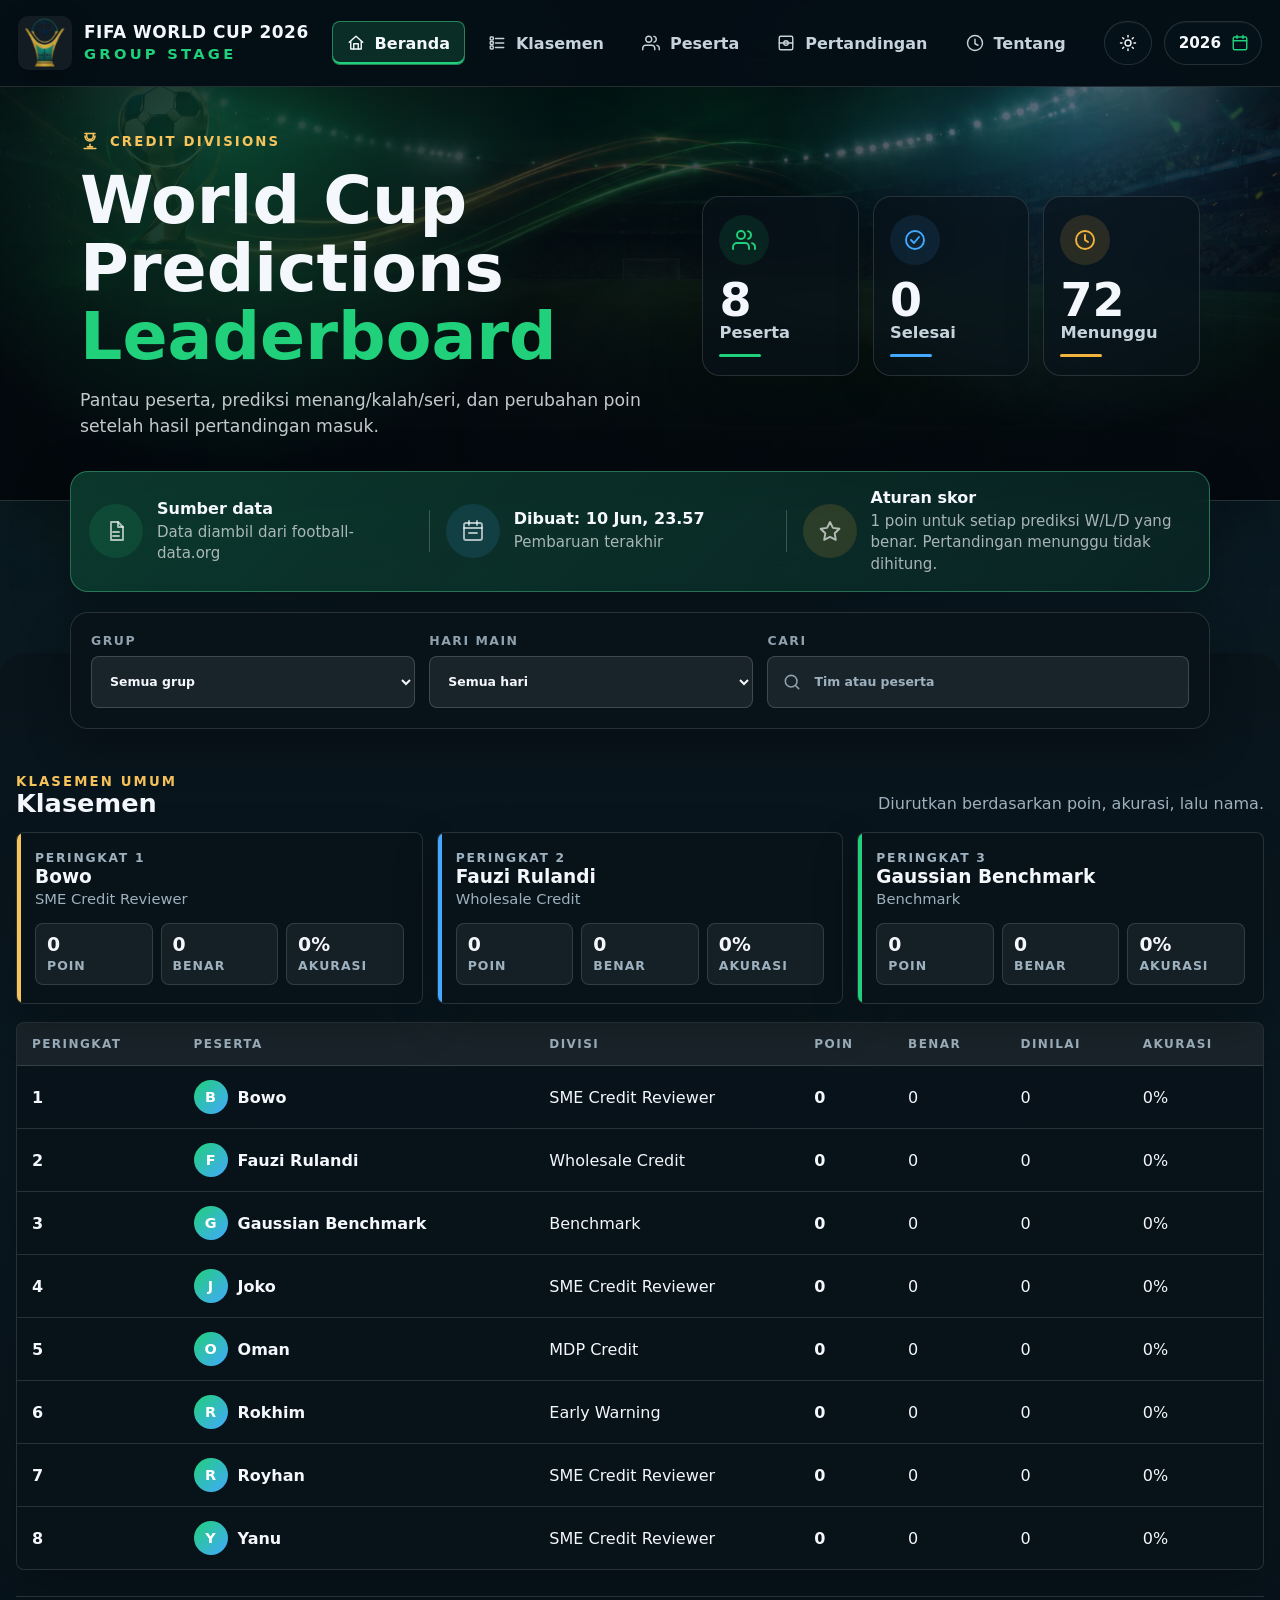
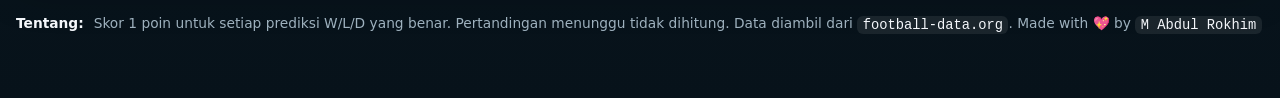
==== commit 82a51036: "deploy: 7487f223525656d909a7b2a580705ad0a7761b68" ====
--- a/index.html
+++ b/index.html
@@ -285,7 +285,8 @@
               <strong>L</strong> berarti tim kedua atau tim tamu menang, dan <strong>D</strong> berarti seri.
             </p>
           </div>
-          <p>Hasil diperbarui setelah jeda 100 menit dari jadwal kick-off.</p>
+          <p>Hasil diperbarui setelah jeda 100 menit dari jadwal kick-off. Namun, terdapat delay 10-15 menit dari data
+            provider dan pembaruan sistem.</p>
         </div>
         <div id="matchCards" class="match-grid"></div>
       </section>
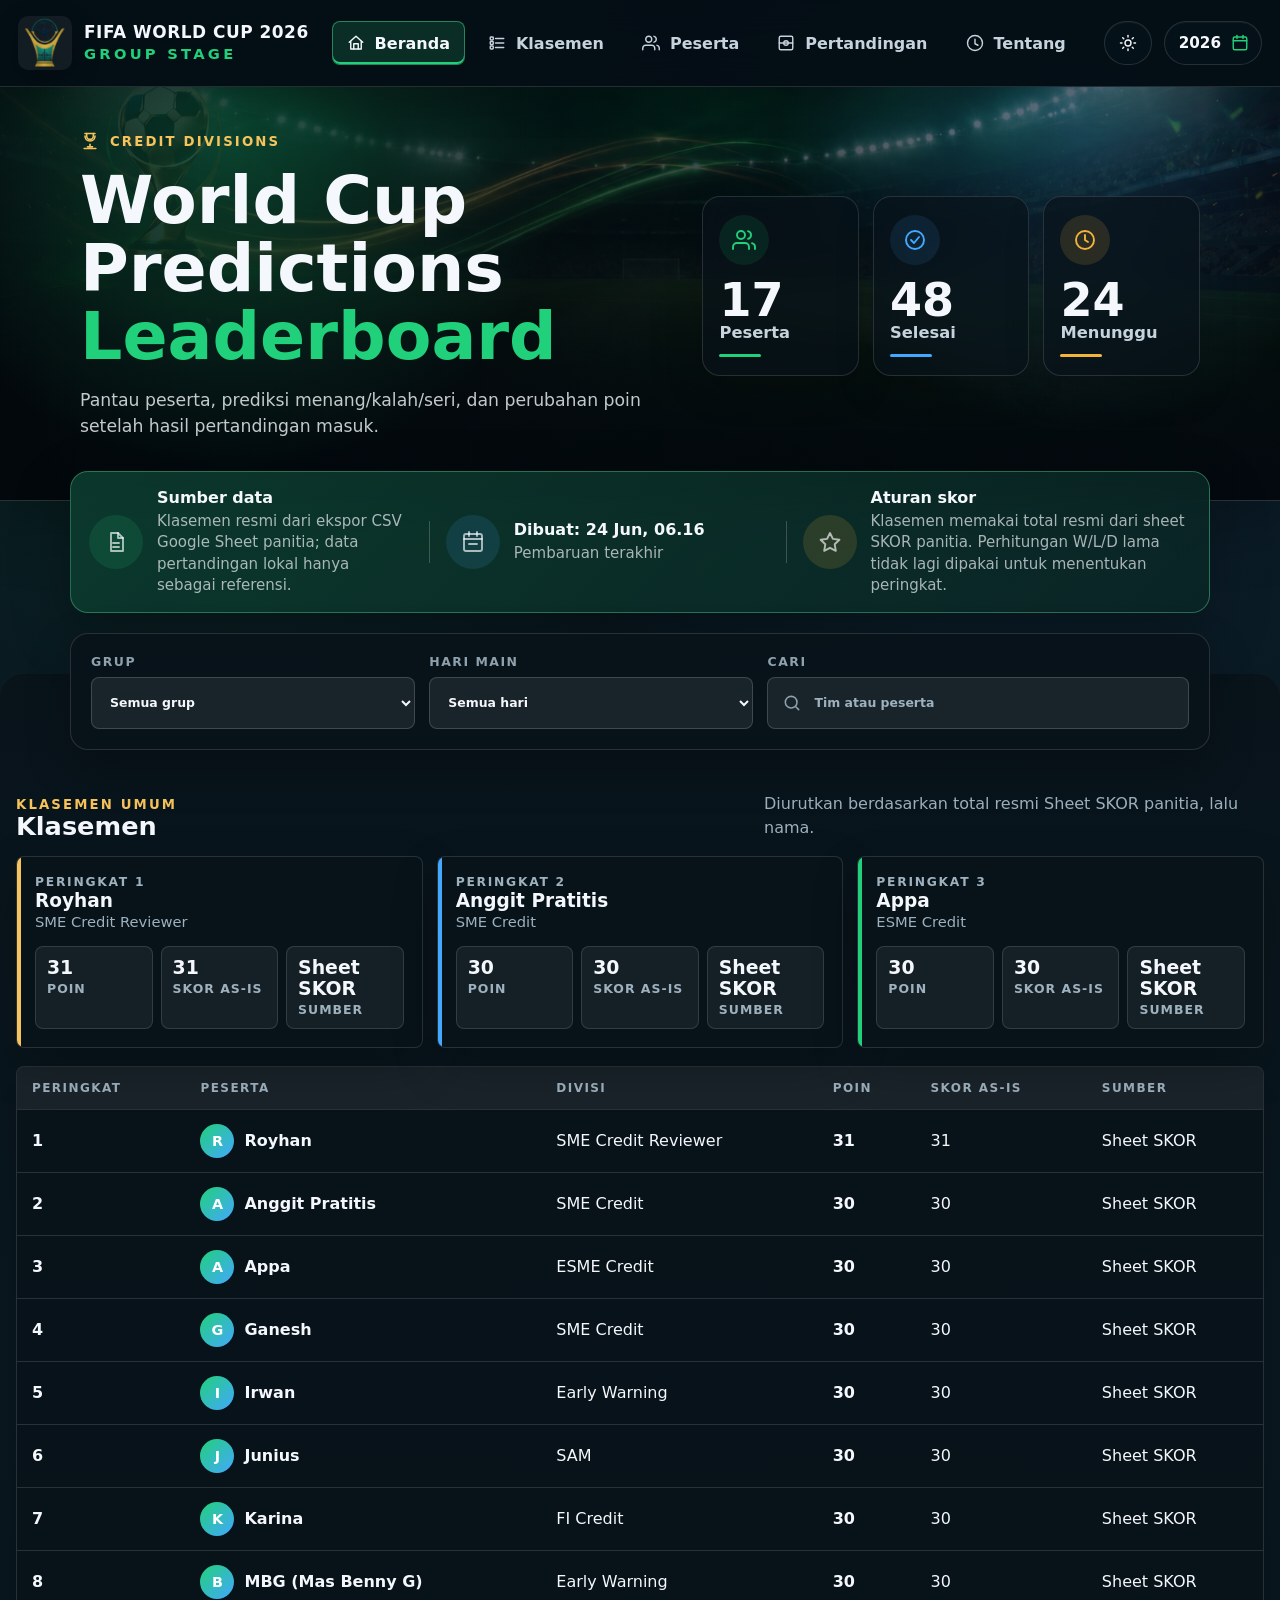
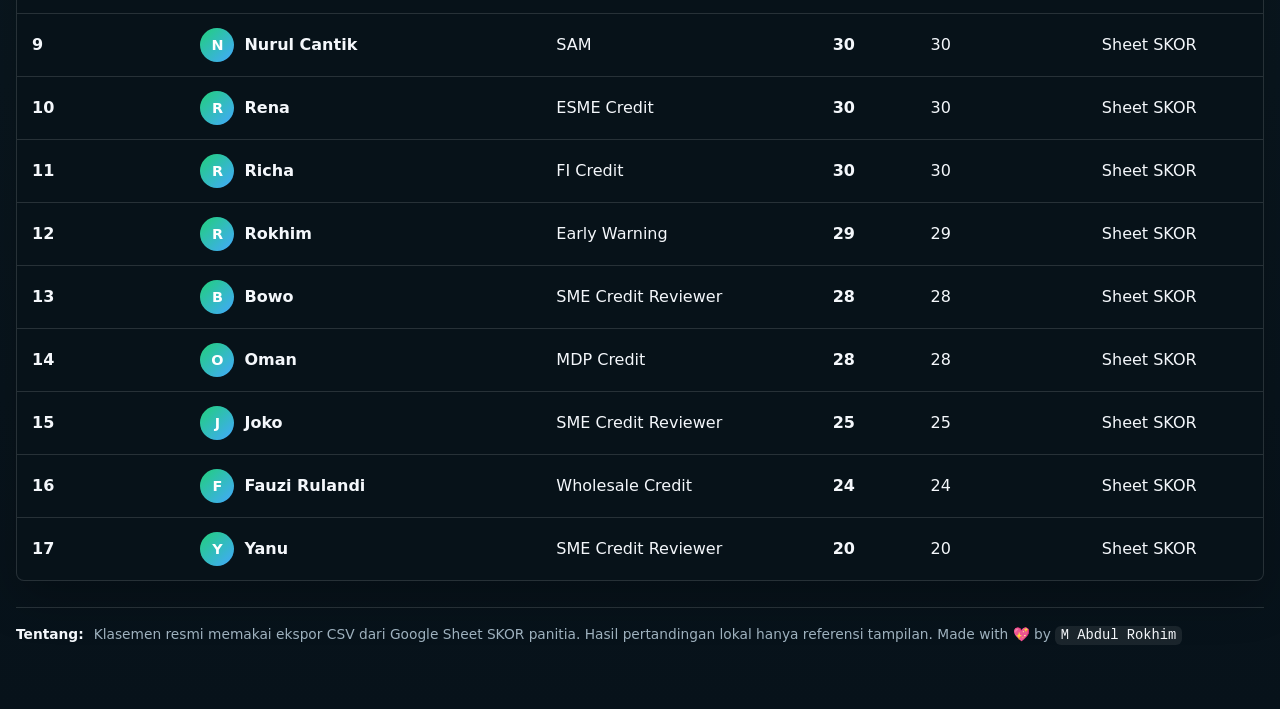
==== commit 00128005: "deploy: 638f5e716cd0da8af6ceda34f9df5acb9e1c44ef" ====
--- a/index.html
+++ b/index.html
@@ -254,9 +254,8 @@
                 <th>Peserta</th>
                 <th>Divisi</th>
                 <th>Poin</th>
-                <th>Benar</th>
-                <th>Dinilai</th>
-                <th>Akurasi</th>
+                <th>Skor as-is</th>
+                <th>Sumber</th>
               </tr>
             </thead>
             <tbody id="leaderboardBody"></tbody>
@@ -272,6 +271,12 @@
           </div>
           <p>Buka kartu peserta untuk melihat prediksi setiap pertandingan.</p>
         </div>
+        <div class="official-score-alert" role="alert">
+          <strong>Perhatian sumber skor:</strong> tabel klasemen memakai total resmi dari Google Sheet SKOR panitia.
+          Detail prediksi peserta dan hasil pertandingan lokal dapat berbeda dari rekap asli panitia.
+          <a id="participantsSheetLink" href="#" target="_blank" rel="noopener">Buka Google Sheet</a>
+        </div>
+        <div class="official-sheet-embed" id="participantsSheetEmbed" hidden></div>
         <div id="participantCards" class="participant-grid"></div>
         <div id="participantDetail" class="detail-panel" hidden></div>
       </section>
@@ -288,6 +293,12 @@
           <p>Hasil diperbarui setelah jeda 100 menit dari jadwal kick-off. Namun, terdapat delay 10-15 menit dari data
             provider dan pembaruan sistem.</p>
         </div>
+        <div class="official-score-alert" role="alert">
+          <strong>Perhatian sumber skor:</strong> hasil pada kartu pertandingan adalah referensi lokal.
+          Peringkat dan poin peserta mengikuti Google Sheet SKOR panitia.
+          <a id="matchesSheetLink" href="#" target="_blank" rel="noopener">Buka Google Sheet</a>
+        </div>
+        <div class="official-sheet-embed" id="matchesSheetEmbed" hidden></div>
         <div id="matchCards" class="match-grid"></div>
       </section>
 
@@ -301,8 +312,7 @@
 
       <footer id="aboutSection" class="about-footnote">
         <strong>Tentang:</strong>
-        <span>Skor 1 poin untuk setiap prediksi W/L/D yang benar. Pertandingan menunggu tidak dihitung. Data diambil
-          dari <code>football-data.org</code>. Made with 💖 by <code> M Abdul Rokhim </code></span>
+        <span>Klasemen resmi memakai ekspor CSV dari Google Sheet SKOR panitia. Hasil pertandingan lokal hanya referensi tampilan. Made with 💖 by <code> M Abdul Rokhim </code></span>
       </footer>
     </main>
   </div>
--- a/styles.css
+++ b/styles.css
@@ -1565,4 +1565,42 @@
   .table-wrap {
     margin-inline: -2px;
   }
-}+}
+.official-score-alert {
+  display: grid;
+  gap: 6px;
+  margin: 0 0 18px;
+  padding: 16px 18px;
+  border: 1px solid rgba(247, 195, 91, 0.46);
+  border-radius: var(--radius-lg);
+  background: rgba(247, 195, 91, 0.12);
+  color: var(--content-text);
+  box-shadow: var(--content-shadow);
+}
+
+.official-score-alert a {
+  width: fit-content;
+  color: var(--gold);
+  font-weight: 800;
+  text-decoration: none;
+}
+
+.official-score-alert a:hover {
+  text-decoration: underline;
+}
+
+.official-sheet-embed {
+  overflow: hidden;
+  margin: 0 0 22px;
+  border: 1px solid var(--content-line);
+  border-radius: var(--radius-lg);
+  background: var(--content-panel);
+  box-shadow: var(--content-shadow);
+}
+
+.official-sheet-embed iframe {
+  display: block;
+  width: 100%;
+  min-height: 420px;
+  border: 0;
+}
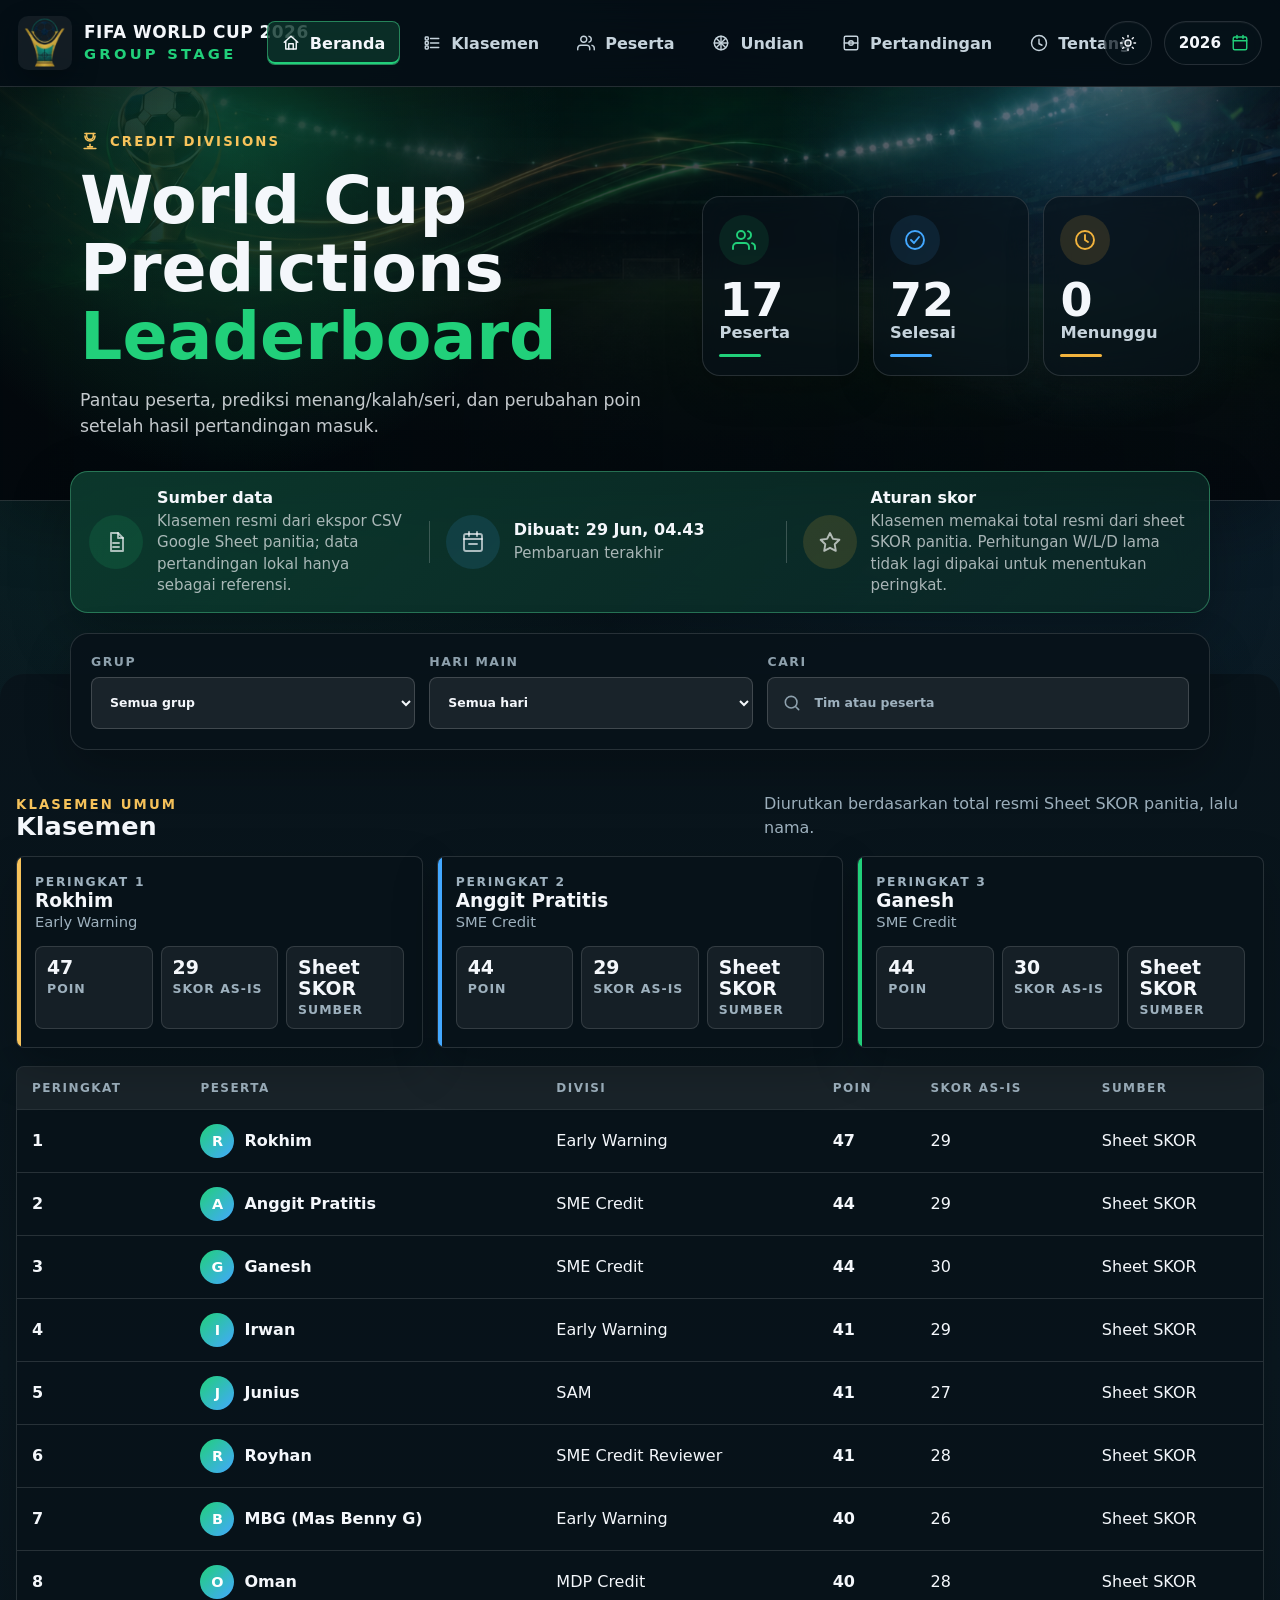
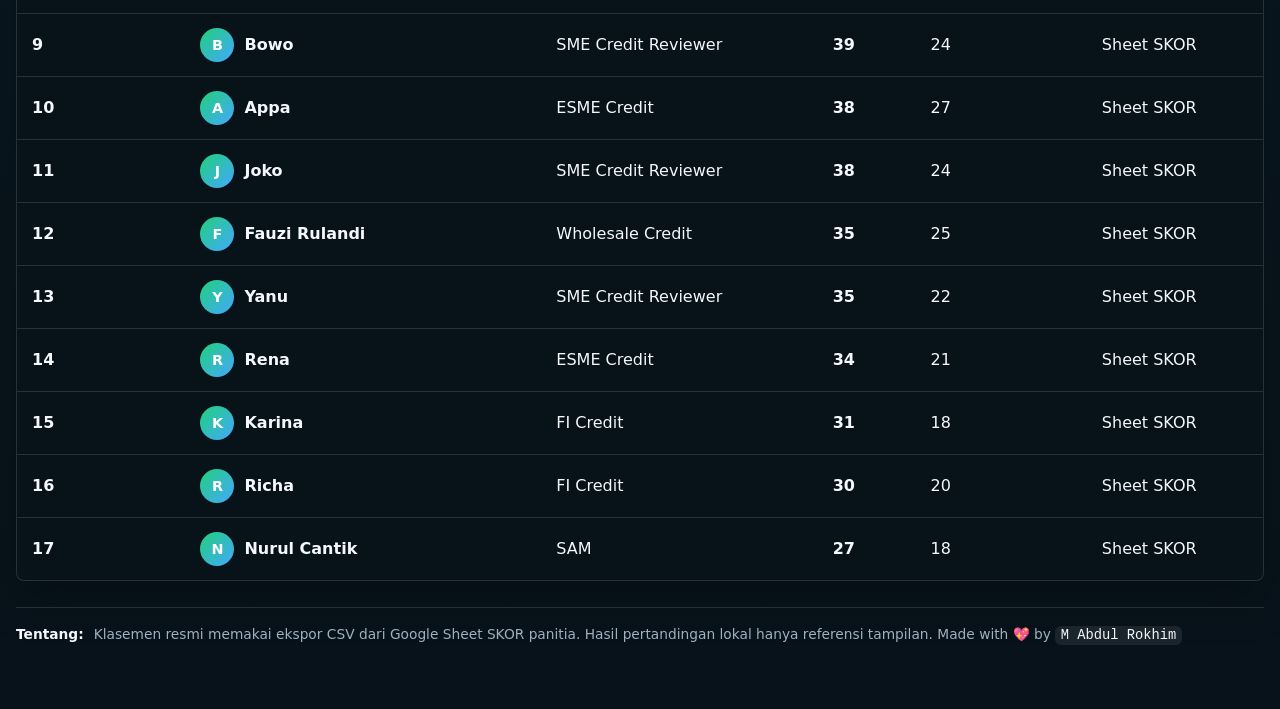
==== commit f808de37: "deploy: b32b55fdb61f3166f4f8526e0eb19fb79797de2d" ====
--- a/index.html
+++ b/index.html
@@ -62,6 +62,19 @@
               </svg>
             </span>
             <span>Peserta</span>
+          </button>
+          <button class="nav-button" type="button" data-nav="draw">
+            <span class="nav-icon" aria-hidden="true">
+              <svg viewBox="0 0 24 24" fill="none" stroke="currentColor" stroke-width="1.9" stroke-linecap="round"
+                stroke-linejoin="round">
+                <circle cx="12" cy="12" r="9"></circle>
+                <path d="M12 3v18"></path>
+                <path d="M3 12h18"></path>
+                <path d="m5.6 5.6 12.8 12.8"></path>
+                <path d="m18.4 5.6-12.8 12.8"></path>
+              </svg>
+            </span>
+            <span>Undian</span>
           </button>
           <button class="nav-button" type="button" data-nav="matches">
             <span class="nav-icon" aria-hidden="true">
@@ -302,6 +315,74 @@
         <div id="matchCards" class="match-grid"></div>
       </section>
 
+
+      <section id="drawView" class="view">
+        <div class="section-heading">
+          <div>
+            <p class="eyebrow">Undian negara</p>
+            <h2>Roulette World Cup</h2>
+            <p class="section-note">Pilih peserta, putar roda dua kali, lalu sistem akan mencatat dua negara dengan bracket dan grup berbeda.</p>
+          </div>
+          <p>Hasil disimpan di browser ini menggunakan localStorage. Jika peserta tidak ikut, matikan checkbox sebelum menekan tombol gunakan.</p>
+        </div>
+
+        <div class="draw-layout">
+          <section class="draw-wheel-card" aria-label="Roda undian negara">
+            <div class="wheel-stage">
+              <div class="wheel-pointer" aria-hidden="true"></div>
+              <canvas id="drawWheel" width="520" height="520" aria-label="Roda negara tersisa"></canvas>
+              <div class="wheel-center">
+                <strong id="drawStepLabel">Pilih peserta</strong>
+                <span id="drawRemainingLabel">32 negara tersedia</span>
+              </div>
+            </div>
+            <div class="draw-actions">
+              <button id="drawSpinButton" type="button" disabled>Putar Roda</button>
+              <button id="drawResetButton" type="button" class="secondary-button">Reset Undian</button>
+            </div>
+            <p id="drawStatus" class="meta">Pilih peserta untuk memulai undian.</p>
+          </section>
+
+          <section class="draw-control-card" aria-label="Kontrol undian peserta">
+            <label class="field">
+              <span>Peserta</span>
+              <select id="drawParticipantSelect"></select>
+            </label>
+            <div class="draw-checkbox-row">
+              <input id="drawParticipantActive" type="checkbox" checked>
+              <label for="drawParticipantActive">Peserta ini ikut undian</label>
+            </div>
+            <button id="drawParticipantButton" type="button">Gunakan Peserta</button>
+            <div id="drawCurrentParticipant" class="draw-current" hidden></div>
+          </section>
+        </div>
+
+        <div class="table-wrap draw-table-wrap">
+          <table>
+            <thead>
+              <tr>
+                <th>Time Drawing</th>
+                <th>Participant</th>
+                <th>1st Team</th>
+                <th>1st Team Group/Bracket</th>
+                <th>2nd Team</th>
+                <th>2nd Team Group /Bracket</th>
+              </tr>
+            </thead>
+            <tbody id="drawResultBody"></tbody>
+          </table>
+        </div>
+      </section>
+
+      <div id="drawModal" class="draw-modal" role="dialog" aria-modal="true" aria-labelledby="drawModalTitle" hidden>
+        <div class="draw-modal-card">
+          <p class="eyebrow">Undian selesai</p>
+          <h2 id="drawModalTitle">Hasil Undian</h2>
+          <div id="drawModalBody"></div>
+          <button id="drawModalClose" type="button">Tutup</button>
+        </div>
+      </div>
+
       <section id="streamView" class="stream-view" hidden>
         <div class="stream-header">
           <p class="eyebrow">Mode streaming</p>
--- a/styles.css
+++ b/styles.css
@@ -1604,3 +1604,189 @@
   min-height: 420px;
   border: 0;
 }
+
+.draw-layout {
+  display: grid;
+  grid-template-columns: minmax(300px, 1.1fr) minmax(260px, 0.9fr);
+  gap: 18px;
+  align-items: start;
+  margin-bottom: 18px;
+}
+
+.draw-wheel-card,
+.draw-control-card {
+  display: grid;
+  gap: 16px;
+  padding: 18px;
+  border: 1px solid var(--content-line);
+  border-radius: var(--radius-lg);
+  background: var(--content-panel);
+  box-shadow: var(--content-shadow);
+}
+
+.wheel-stage {
+  position: relative;
+  display: grid;
+  place-items: center;
+  max-width: 560px;
+  margin: 0 auto;
+}
+
+.wheel-stage canvas {
+  width: min(100%, 520px);
+  height: auto;
+  border-radius: 50%;
+  filter: drop-shadow(0 18px 36px rgba(0, 0, 0, 0.28));
+}
+
+.wheel-pointer {
+  position: absolute;
+  top: -2px;
+  left: 50%;
+  z-index: 2;
+  width: 0;
+  height: 0;
+  border-right: 18px solid transparent;
+  border-left: 18px solid transparent;
+  border-top: 36px solid var(--gold);
+  transform: translateX(-50%);
+  filter: drop-shadow(0 4px 10px rgba(0, 0, 0, 0.32));
+}
+
+.wheel-center {
+  position: absolute;
+  display: grid;
+  place-items: center;
+  width: min(34%, 168px);
+  aspect-ratio: 1;
+  padding: 14px;
+  border: 6px solid var(--content-panel);
+  border-radius: 50%;
+  color: var(--content-text);
+  background: var(--content-panel-soft);
+  text-align: center;
+  box-shadow: inset 0 0 0 1px var(--content-line), var(--content-shadow);
+}
+
+.wheel-center strong {
+  font-size: clamp(0.95rem, 2vw, 1.2rem);
+}
+
+.wheel-center span {
+  color: var(--content-muted);
+  font-size: 0.78rem;
+  font-weight: 800;
+  letter-spacing: 0.06em;
+  text-transform: uppercase;
+}
+
+.draw-actions {
+  display: flex;
+  flex-wrap: wrap;
+  gap: 10px;
+}
+
+.draw-actions button,
+.draw-control-card button,
+.draw-modal-card button {
+  min-height: 46px;
+  padding: 0 18px;
+  border: 0;
+  border-radius: var(--radius);
+  color: #06131d;
+  background: linear-gradient(135deg, var(--accent), var(--accent-2));
+  font-weight: 900;
+}
+
+.draw-actions button:disabled {
+  cursor: not-allowed;
+  opacity: 0.55;
+}
+
+.draw-actions .secondary-button {
+  color: var(--content-text);
+  background: var(--content-panel-soft);
+  border: 1px solid var(--content-line);
+}
+
+.draw-checkbox-row {
+  display: flex;
+  gap: 10px;
+  align-items: center;
+  color: var(--content-muted);
+  font-weight: 700;
+}
+
+.draw-current {
+  display: grid;
+  gap: 4px;
+  padding: 14px;
+  border: 1px solid var(--content-line);
+  border-radius: var(--radius);
+  background: var(--content-panel-soft);
+}
+
+.draw-current span {
+  color: var(--content-muted);
+}
+
+.draw-table-wrap table {
+  min-width: 980px;
+}
+
+.draw-modal {
+  position: fixed;
+  z-index: 100;
+  inset: 0;
+  display: grid;
+  place-items: center;
+  padding: 20px;
+  background: rgba(2, 8, 13, 0.72);
+  backdrop-filter: blur(8px);
+}
+
+.draw-modal[hidden] {
+  display: none;
+}
+
+.draw-modal-card {
+  width: min(520px, 100%);
+  padding: 24px;
+  border: 1px solid var(--content-line);
+  border-radius: var(--radius-lg);
+  color: var(--content-text);
+  background: var(--content-panel);
+  box-shadow: var(--shadow);
+}
+
+.draw-modal-card h2 {
+  margin-bottom: 12px;
+}
+
+.draw-modal-teams {
+  display: grid;
+  grid-template-columns: repeat(2, minmax(0, 1fr));
+  gap: 12px;
+  margin: 16px 0;
+}
+
+.draw-modal-teams article {
+  display: grid;
+  gap: 6px;
+  padding: 14px;
+  border: 1px solid var(--content-line);
+  border-radius: var(--radius);
+  background: var(--content-panel-soft);
+}
+
+.draw-modal-teams span {
+  color: var(--content-muted);
+  font-size: 0.9rem;
+}
+
+@media (max-width: 860px) {
+  .draw-layout,
+  .draw-modal-teams {
+    grid-template-columns: 1fr;
+  }
+}
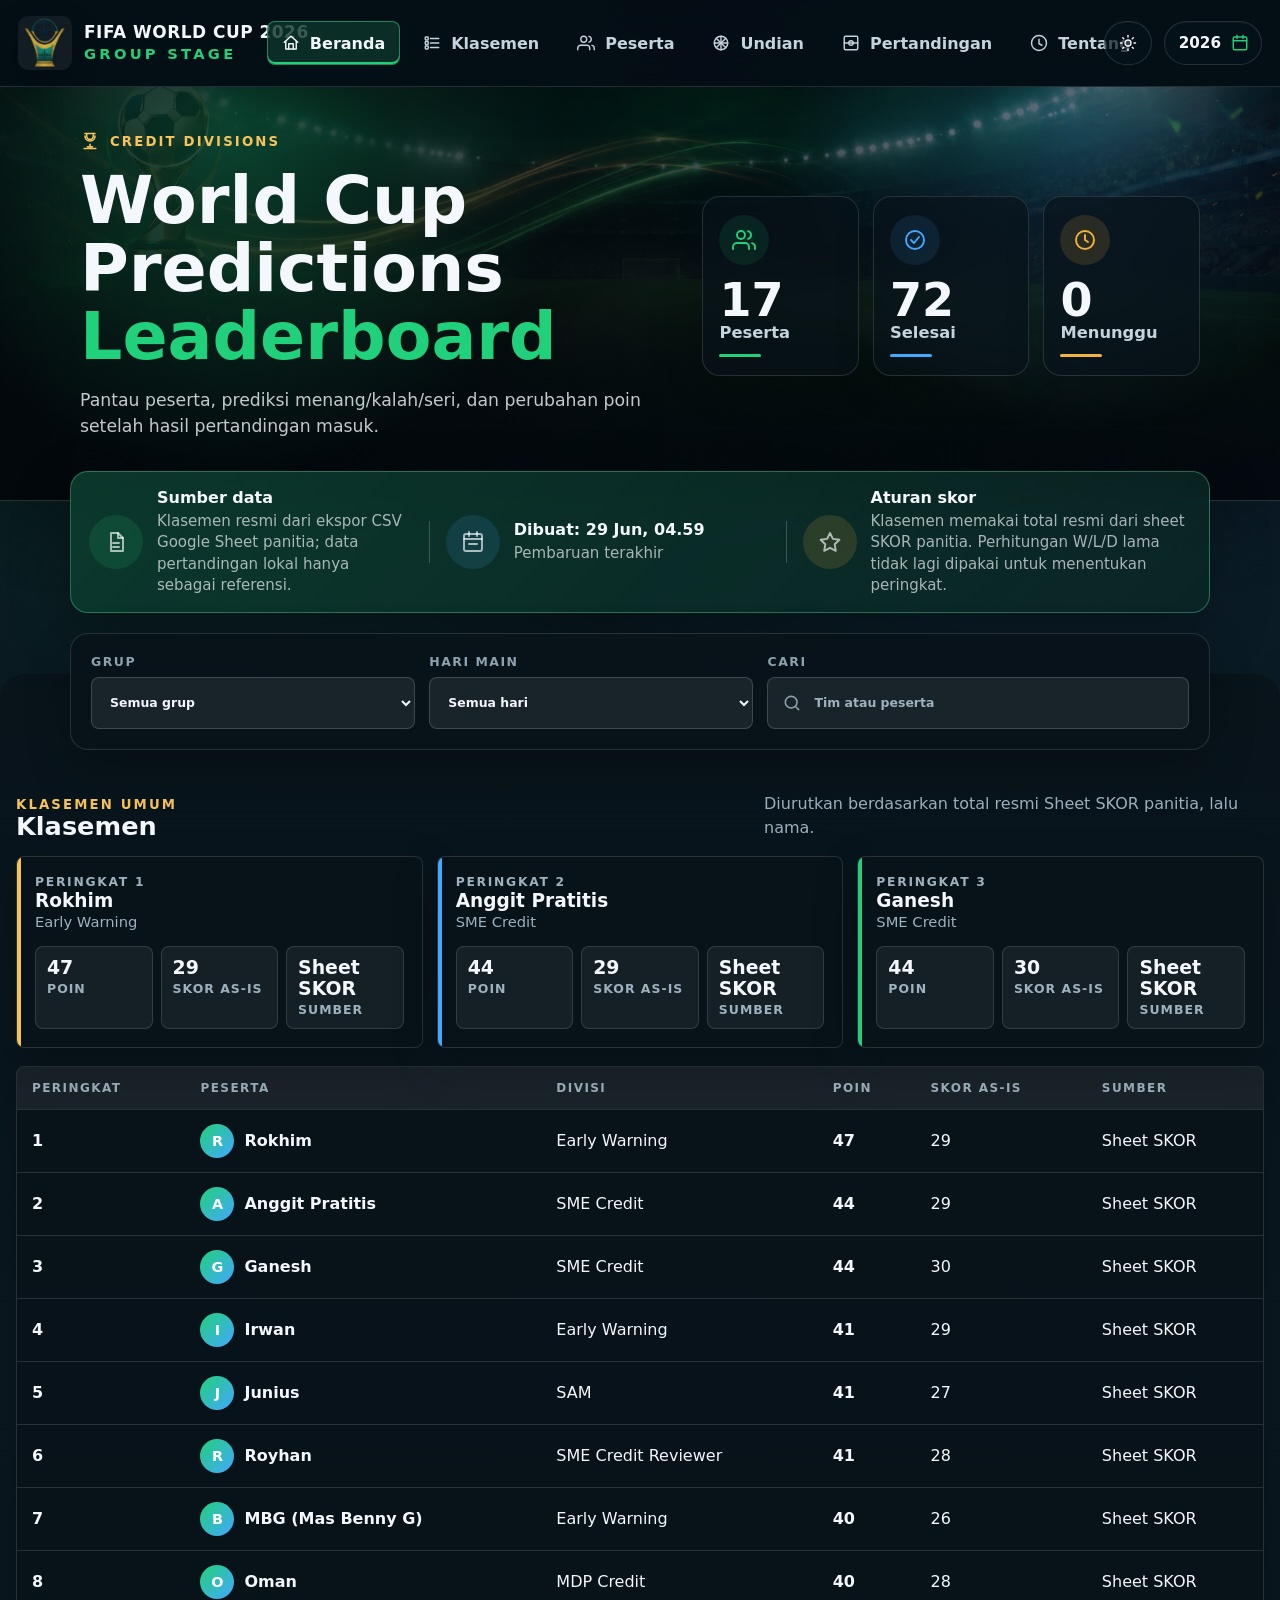
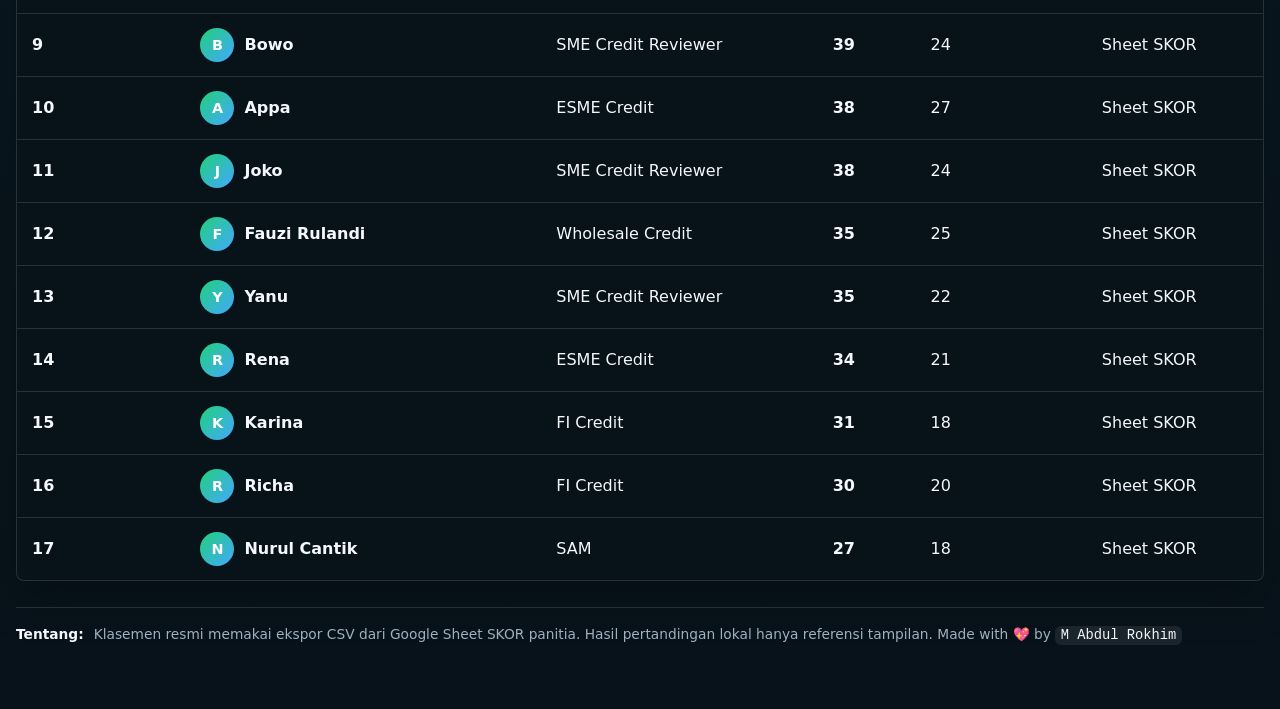
==== commit 7e076d3b: "deploy: 1cd054e11d2b86e50f801a122532dc38f94f9ae0" ====
--- a/index.html
+++ b/index.html
@@ -354,9 +354,40 @@
             </div>
             <button id="drawParticipantButton" type="button">Gunakan Peserta</button>
             <div id="drawCurrentParticipant" class="draw-current" hidden></div>
+
+            <div class="draw-exclusion-section">
+              <p class="draw-exclusion-title">
+                <svg viewBox="0 0 24 24" fill="none" stroke="currentColor" stroke-width="1.9" stroke-linecap="round" stroke-linejoin="round" aria-hidden="true"><circle cx="12" cy="12" r="9"></circle><path d="m4.9 4.9 14.2 14.2"></path></svg>
+                Eksklusikan Negara
+              </p>
+              <p class="draw-exclusion-hint">Pilih maks. 3 negara yang tidak masuk roda undian (misal: pilihan peringkat 1).</p>
+              <div class="draw-exclusion-slots">
+                <label class="field">
+                  <span>Negara ke-1</span>
+                  <select id="drawExclude1"><option value="">— Tidak ada —</option></select>
+                </label>
+                <label class="field">
+                  <span>Negara ke-2</span>
+                  <select id="drawExclude2"><option value="">— Tidak ada —</option></select>
+                </label>
+                <label class="field">
+                  <span>Negara ke-3</span>
+                  <select id="drawExclude3"><option value="">— Tidak ada —</option></select>
+                </label>
+              </div>
+              <button id="drawExclusionApply" type="button" class="secondary-button">Terapkan Eksklusif</button>
+              <button id="drawExclusionClear" type="button" class="ghost-button">Hapus Semua Eksklusif</button>
+            </div>
           </section>
         </div>
 
+        <div class="draw-table-toolbar">
+          <p class="draw-table-label">Hasil Undian</p>
+          <button id="drawExportCsvButton" type="button" class="secondary-button draw-export-btn">
+            <svg viewBox="0 0 24 24" fill="none" stroke="currentColor" stroke-width="1.9" stroke-linecap="round" stroke-linejoin="round" aria-hidden="true"><path d="M21 15v4a2 2 0 0 1-2 2H5a2 2 0 0 1-2-2v-4"></path><polyline points="7 10 12 15 17 10"></polyline><line x1="12" y1="15" x2="12" y2="3"></line></svg>
+            Export CSV
+          </button>
+        </div>
         <div class="table-wrap draw-table-wrap">
           <table>
             <thead>
@@ -366,7 +397,7 @@
                 <th>1st Team</th>
                 <th>1st Team Group/Bracket</th>
                 <th>2nd Team</th>
-                <th>2nd Team Group /Bracket</th>
+                <th>2nd Team Group/Bracket</th>
               </tr>
             </thead>
             <tbody id="drawResultBody"></tbody>
--- a/styles.css
+++ b/styles.css
@@ -1784,6 +1784,100 @@
   font-size: 0.9rem;
 }
 
+.ghost-button {
+  min-height: 44px;
+  padding: 0 18px;
+  border: 1px solid var(--content-line);
+  border-radius: var(--radius);
+  color: var(--content-muted);
+  background: transparent;
+  font-weight: 700;
+  font-size: 0.92rem;
+  transition: color 0.16s ease, background 0.16s ease, border-color 0.16s ease;
+}
+
+.ghost-button:hover,
+.ghost-button:focus-visible {
+  color: var(--danger);
+  border-color: color-mix(in srgb, var(--danger) 44%, var(--content-line));
+  background: color-mix(in srgb, var(--danger) 8%, transparent);
+}
+
+.draw-exclusion-section {
+  display: grid;
+  gap: 12px;
+  padding: 18px;
+  margin-top: 18px;
+  border: 1px dashed color-mix(in srgb, var(--danger) 36%, var(--content-line));
+  border-radius: var(--radius);
+  background: color-mix(in srgb, var(--danger) 5%, var(--content-panel-soft));
+}
+
+.draw-exclusion-title {
+  display: flex;
+  align-items: center;
+  gap: 8px;
+  color: var(--danger);
+  font-size: 0.82rem;
+  font-weight: 800;
+  letter-spacing: 0.12em;
+  text-transform: uppercase;
+}
+
+.draw-exclusion-title svg {
+  width: 16px;
+  height: 16px;
+  flex: 0 0 auto;
+}
+
+.draw-exclusion-hint {
+  color: var(--content-muted);
+  font-size: 0.85rem;
+  line-height: 1.45;
+}
+
+.draw-exclusion-slots {
+  display: grid;
+  gap: 10px;
+}
+
+.draw-exclusion-section .secondary-button,
+.draw-exclusion-section .ghost-button {
+  width: 100%;
+  justify-content: center;
+}
+
+.draw-table-toolbar {
+  display: flex;
+  align-items: center;
+  justify-content: space-between;
+  gap: 12px;
+  margin-bottom: 12px;
+}
+
+.draw-table-label {
+  color: var(--content-muted);
+  font-size: 0.82rem;
+  font-weight: 800;
+  letter-spacing: 0.12em;
+  text-transform: uppercase;
+}
+
+.draw-export-btn {
+  display: inline-flex;
+  align-items: center;
+  gap: 8px;
+  min-height: 38px;
+  padding: 0 16px;
+  font-size: 0.88rem;
+}
+
+.draw-export-btn svg {
+  width: 15px;
+  height: 15px;
+  flex: 0 0 auto;
+}
+
 @media (max-width: 860px) {
   .draw-layout,
   .draw-modal-teams {
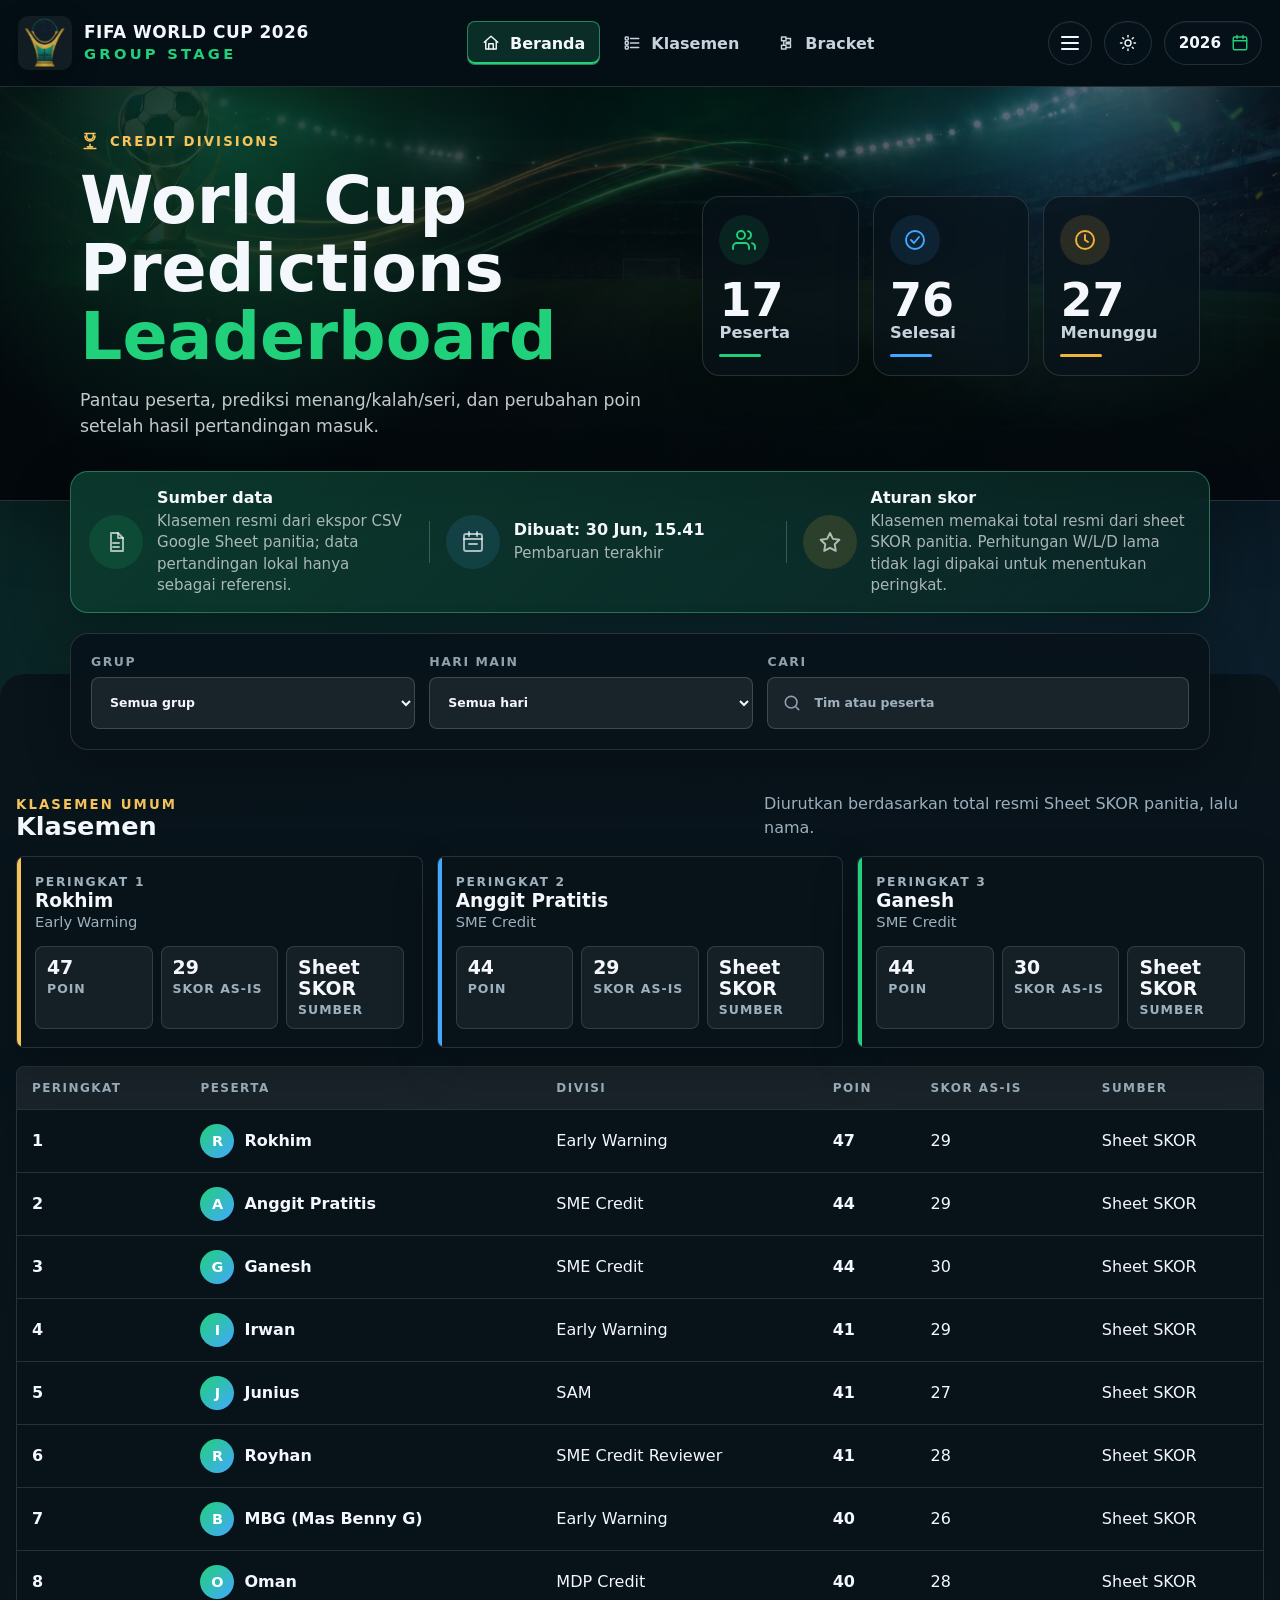
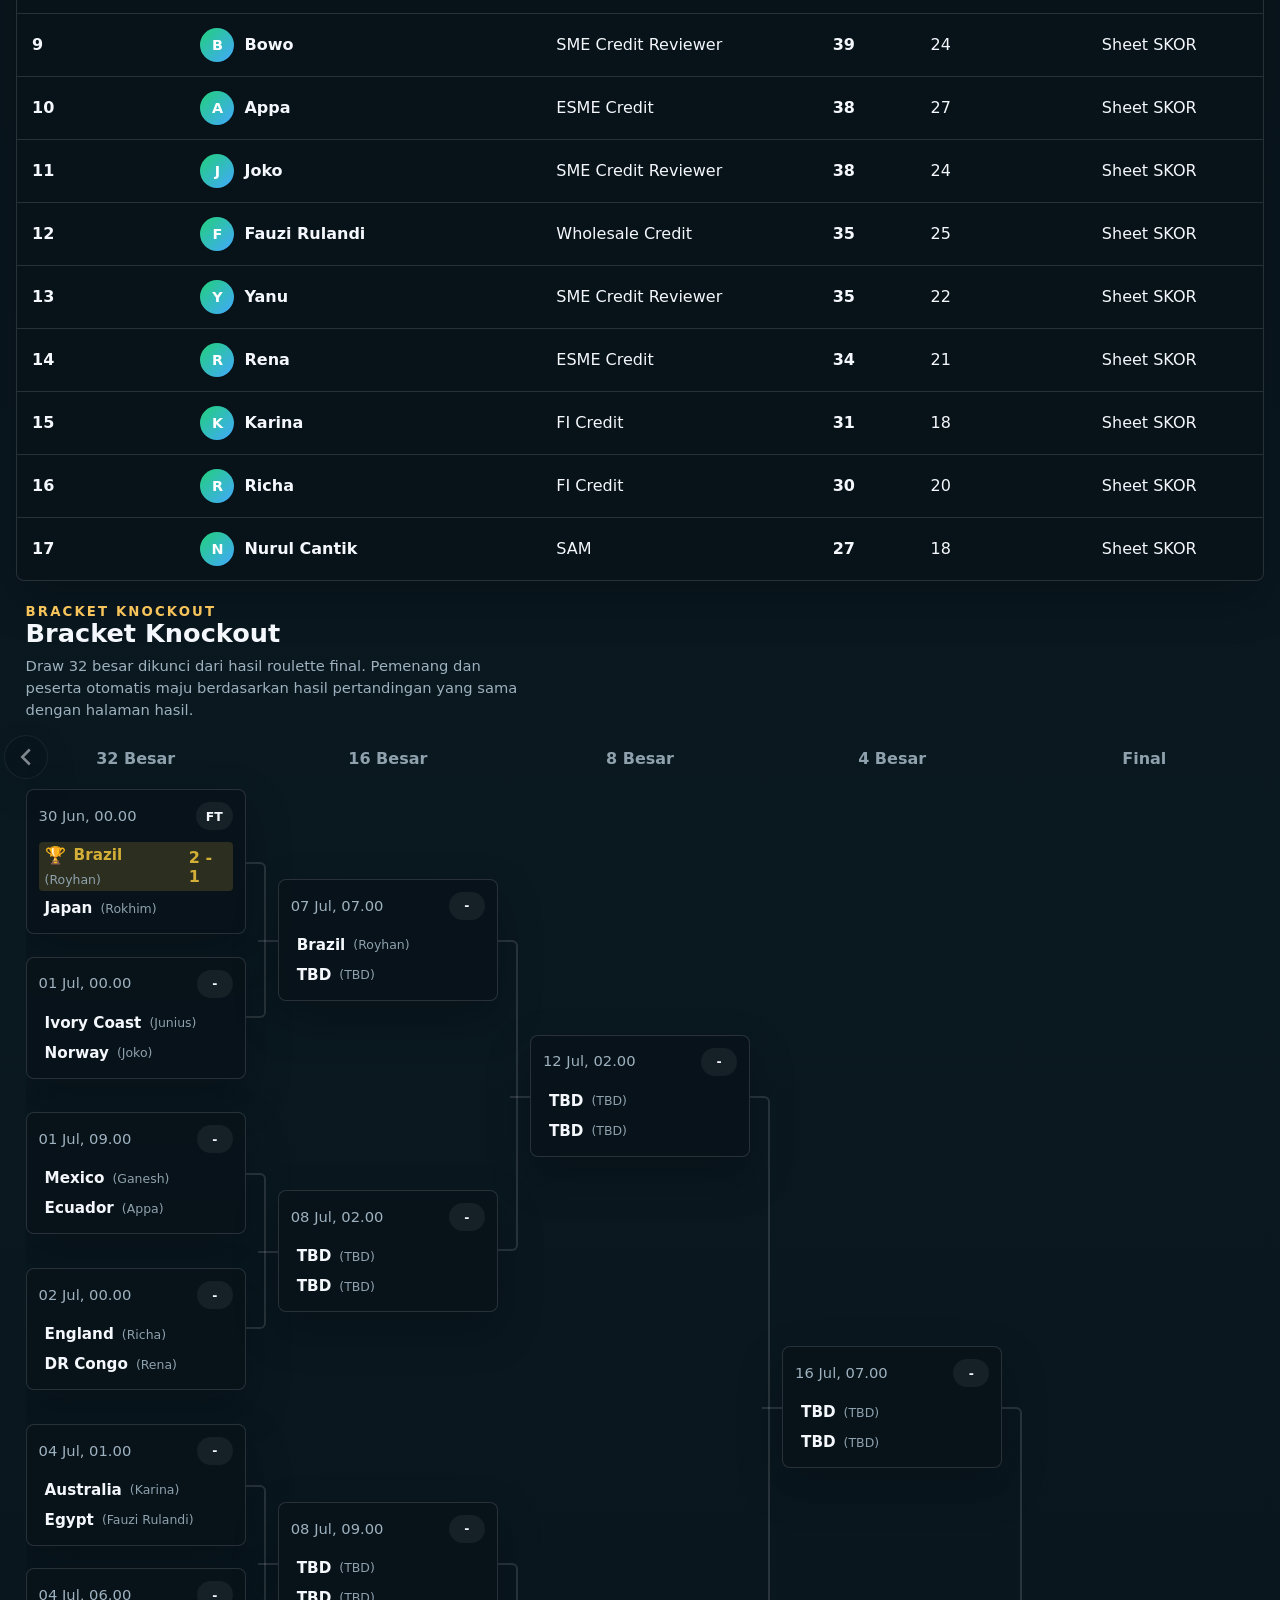
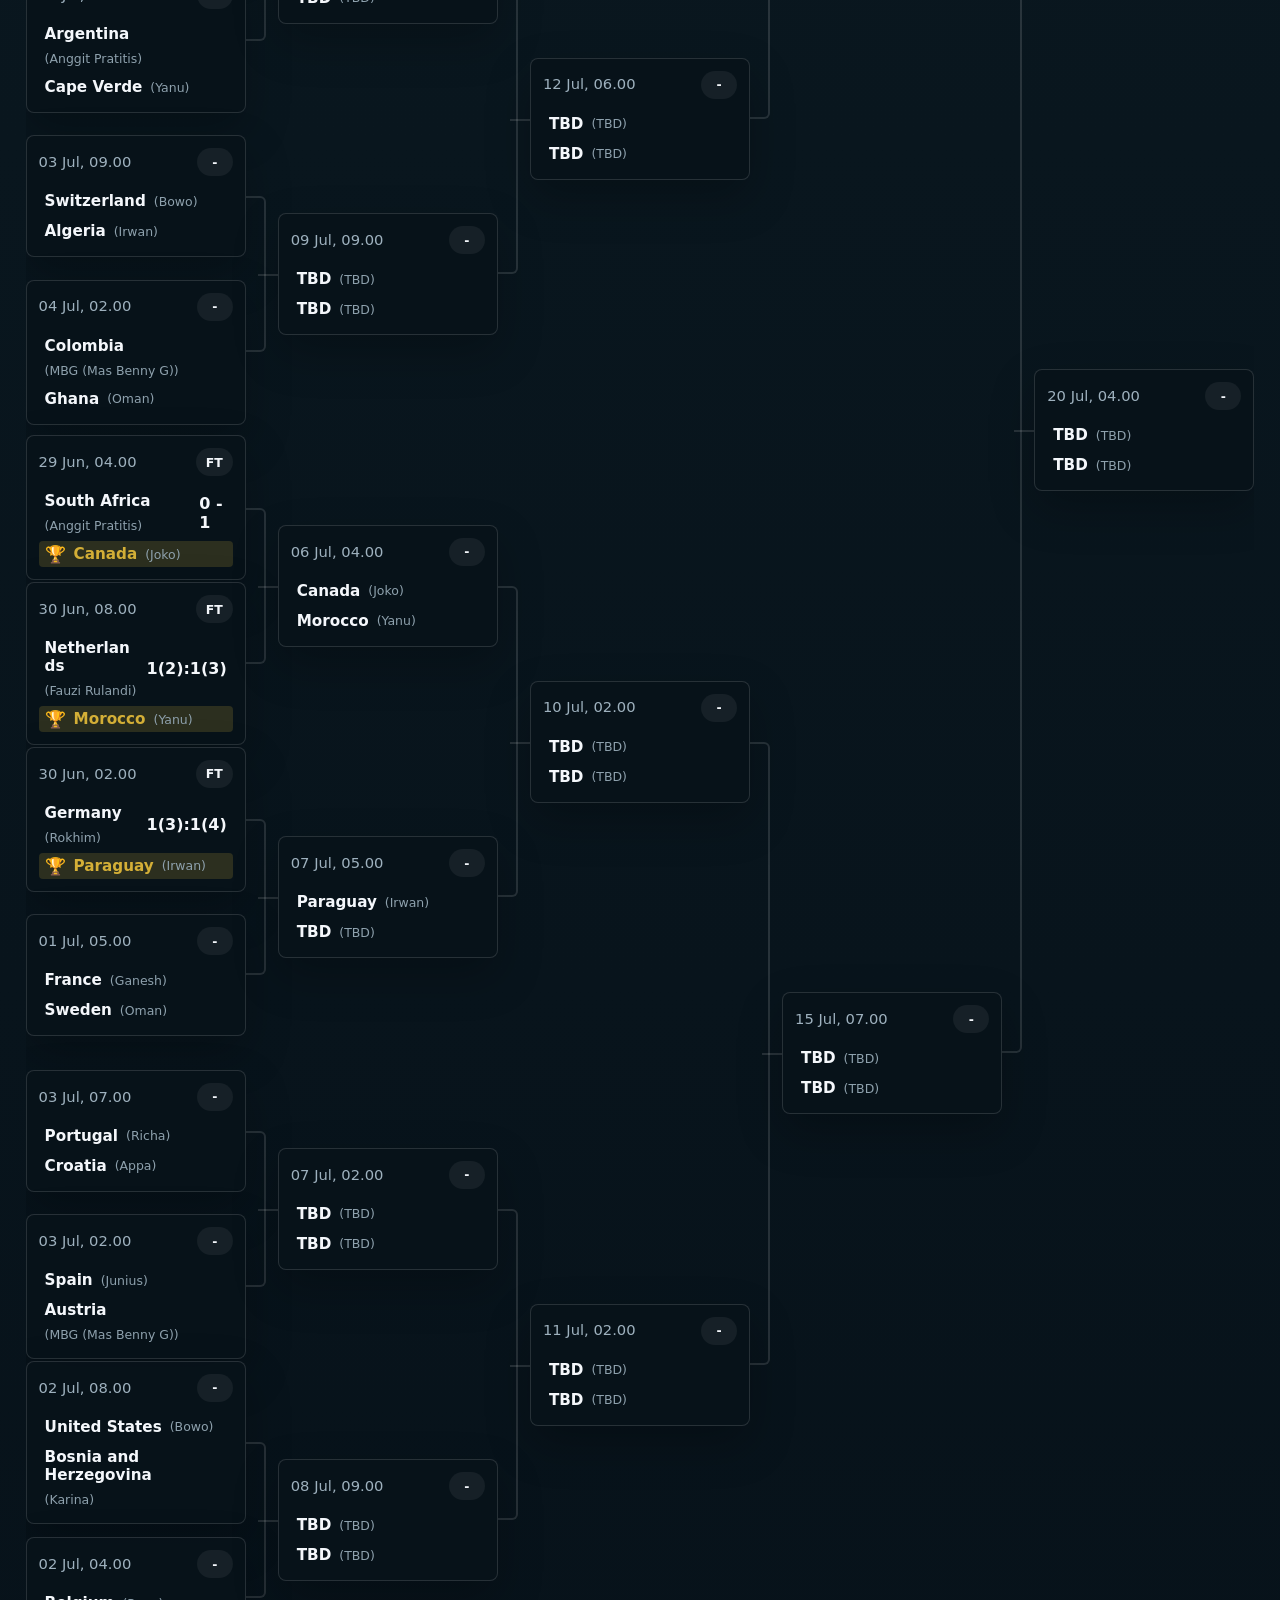
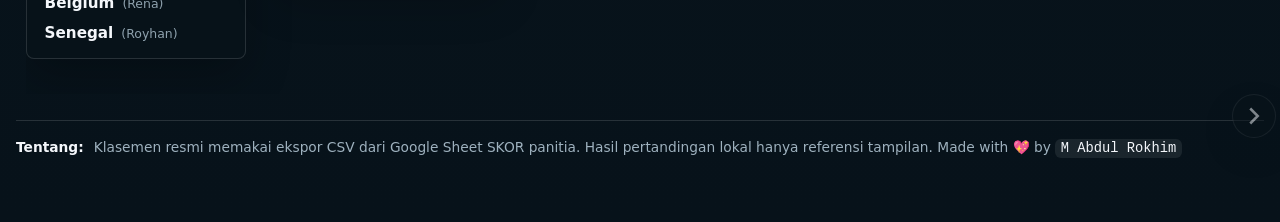
==== commit d2e6e64d: "deploy: 3277d14b459d84ce8dc2f91462bd009eb05a71d2" ====
--- a/index.html
+++ b/index.html
@@ -51,57 +51,19 @@
             </span>
             <span>Klasemen</span>
           </button>
-          <button class="nav-button" type="button" data-nav="participants">
+          <button class="nav-button" type="button" data-nav="bracket" aria-label="Buka menu bracket knockout">
             <span class="nav-icon" aria-hidden="true">
-              <svg viewBox="0 0 24 24" fill="none" stroke="currentColor" stroke-width="1.9" stroke-linecap="round"
-                stroke-linejoin="round">
-                <path d="M17 21v-2a4 4 0 0 0-4-4H5a4 4 0 0 0-4 4v2"></path>
-                <circle cx="9" cy="7" r="4"></circle>
-                <path d="M23 21v-2a4 4 0 0 0-3-3.87"></path>
-                <path d="M16 3.13a4 4 0 0 1 0 7.75"></path>
+              <svg viewBox="0 0 24 24" fill="none" stroke="currentColor" stroke-width="1.9" stroke-linecap="round" stroke-linejoin="round">
+                <path d="M6 4h6v5H6z"></path><path d="M12 6h6v5h-6"></path><path d="M6 15h6v5H6z"></path><path d="M12 13h6v5h-6"></path><path d="M9 9v6"></path><path d="M15 11v2"></path>
               </svg>
             </span>
-            <span>Peserta</span>
-          </button>
-          <button class="nav-button" type="button" data-nav="draw">
-            <span class="nav-icon" aria-hidden="true">
-              <svg viewBox="0 0 24 24" fill="none" stroke="currentColor" stroke-width="1.9" stroke-linecap="round"
-                stroke-linejoin="round">
-                <circle cx="12" cy="12" r="9"></circle>
-                <path d="M12 3v18"></path>
-                <path d="M3 12h18"></path>
-                <path d="m5.6 5.6 12.8 12.8"></path>
-                <path d="m18.4 5.6-12.8 12.8"></path>
-              </svg>
-            </span>
-            <span>Undian</span>
-          </button>
-          <button class="nav-button" type="button" data-nav="matches">
-            <span class="nav-icon" aria-hidden="true">
-              <svg viewBox="0 0 24 24" fill="none" stroke="currentColor" stroke-width="1.9" stroke-linecap="round"
-                stroke-linejoin="round">
-                <rect x="3" y="3" width="18" height="18" rx="2"></rect>
-                <path d="M3 12h18"></path>
-                <circle cx="12" cy="12" r="3"></circle>
-              </svg>
-            </span>
-            <span>Pertandingan</span>
-          </button>
-          <button class="nav-button" type="button" data-nav="tentang">
-            <span class="nav-icon" aria-hidden="true">
-              <svg viewBox="0 0 24 24" fill="none" stroke="currentColor" stroke-width="1.9" stroke-linecap="round"
-                stroke-linejoin="round">
-                <circle cx="12" cy="12" r="10"></circle>
-                <path d="M12 7v6l4 2"></path>
-              </svg>
-            </span>
-            <span>Tentang</span>
+            <span>Bracket</span>
           </button>
         </nav>
 
         <div class="header-actions">
           <button class="menu-toggle" id="menuToggle" type="button" aria-label="Buka menu navigasi"
-            aria-controls="primaryNav" aria-expanded="false">
+            aria-controls="secondaryNav" aria-expanded="false" aria-haspopup="true">
             <span aria-hidden="true"></span>
             <span aria-hidden="true"></span>
             <span aria-hidden="true"></span>
@@ -138,6 +100,54 @@
               <path d="M3 9h18"></path>
             </svg>
           </span>
+          <div class="nav-menu" id="secondaryNav" aria-label="Menu navigasi sekunder" hidden>
+            <button class="nav-button" type="button" data-nav="participants">
+              <span class="nav-icon" aria-hidden="true">
+                <svg viewBox="0 0 24 24" fill="none" stroke="currentColor" stroke-width="1.9" stroke-linecap="round"
+                  stroke-linejoin="round">
+                  <path d="M17 21v-2a4 4 0 0 0-4-4H5a4 4 0 0 0-4 4v2"></path>
+                  <circle cx="9" cy="7" r="4"></circle>
+                  <path d="M23 21v-2a4 4 0 0 0-3-3.87"></path>
+                  <path d="M16 3.13a4 4 0 0 1 0 7.75"></path>
+                </svg>
+              </span>
+              <span>Peserta</span>
+            </button>
+            <button class="nav-button" type="button" data-nav="draw">
+              <span class="nav-icon" aria-hidden="true">
+                <svg viewBox="0 0 24 24" fill="none" stroke="currentColor" stroke-width="1.9" stroke-linecap="round"
+                  stroke-linejoin="round">
+                  <circle cx="12" cy="12" r="9"></circle>
+                  <path d="M12 3v18"></path>
+                  <path d="M3 12h18"></path>
+                  <path d="m5.6 5.6 12.8 12.8"></path>
+                  <path d="m18.4 5.6-12.8 12.8"></path>
+                </svg>
+              </span>
+              <span>Undian</span>
+            </button>
+            <button class="nav-button" type="button" data-nav="matches">
+              <span class="nav-icon" aria-hidden="true">
+                <svg viewBox="0 0 24 24" fill="none" stroke="currentColor" stroke-width="1.9" stroke-linecap="round"
+                  stroke-linejoin="round">
+                  <rect x="3" y="3" width="18" height="18" rx="2"></rect>
+                  <path d="M3 12h18"></path>
+                  <circle cx="12" cy="12" r="3"></circle>
+                </svg>
+              </span>
+              <span>Pertandingan</span>
+            </button>
+            <button class="nav-button" type="button" data-nav="tentang">
+              <span class="nav-icon" aria-hidden="true">
+                <svg viewBox="0 0 24 24" fill="none" stroke="currentColor" stroke-width="1.9" stroke-linecap="round"
+                  stroke-linejoin="round">
+                  <circle cx="12" cy="12" r="10"></circle>
+                  <path d="M12 7v6l4 2"></path>
+                </svg>
+              </span>
+              <span>Tentang</span>
+            </button>
+          </div>
         </div>
       </div>
 
@@ -294,6 +304,17 @@
         <div id="participantDetail" class="detail-panel" hidden></div>
       </section>
 
+      <section id="bracketView" class="view bracket-view">
+        <div class="section-heading">
+          <div>
+            <p class="eyebrow">Bracket knockout</p>
+            <h2>Bracket Knockout</h2>
+            <p class="section-note">Draw 32 besar dikunci dari hasil roulette final. Pemenang dan peserta otomatis maju berdasarkan hasil pertandingan yang sama dengan halaman hasil.</p>
+          </div>
+        </div>
+        <div id="bracketBoard" class="bracket-board"></div>
+      </section>
+
       <section id="matchesView" class="view">
         <div class="section-heading">
           <div>
@@ -321,12 +342,16 @@
           <div>
             <p class="eyebrow">Undian negara</p>
             <h2>Roulette World Cup</h2>
-            <p class="section-note">Pilih peserta, putar roda dua kali, lalu sistem akan mencatat dua negara dengan bracket dan grup berbeda.</p>
-          </div>
-          <p>Hasil disimpan di browser ini menggunakan localStorage. Jika peserta tidak ikut, matikan checkbox sebelum menekan tombol gunakan.</p>
-        </div>
-
-        <div class="draw-layout">
+            <p class="section-note">Hasil undian babak 32 besar telah dikunci dan bersifat final.</p>
+          </div>
+          <p>Undian dilakukan menggunakan sistem roulette untuk menentukan dua negara bagi setiap peserta dengan bracket dan grup berbeda.</p>
+        </div>
+
+        <div class="official-score-alert" role="alert" style="margin-bottom: 2rem;">
+          <strong>Undian Selesai:</strong> Hasil undian di bawah ini telah dikunci sesuai hasil resmi dan tidak dapat diubah kembali.
+        </div>
+
+        <div class="draw-layout" hidden>
           <section class="draw-wheel-card" aria-label="Roda undian negara">
             <div class="wheel-stage">
               <div class="wheel-pointer" aria-hidden="true"></div>
@@ -400,7 +425,136 @@
                 <th>2nd Team Group/Bracket</th>
               </tr>
             </thead>
-            <tbody id="drawResultBody"></tbody>
+            <tbody id="drawResultBody">
+              <tr>
+                <td>23 Jun 2026, 20:00</td>
+                <td>Royhan</td>
+                <td>Brazil</td>
+                <td>Group C / Left</td>
+                <td>Senegal</td>
+                <td>Group I / Right</td>
+              </tr>
+              <tr>
+                <td>23 Jun 2026, 20:05</td>
+                <td>Rokhim</td>
+                <td>Japan</td>
+                <td>Group F / Left</td>
+                <td>Germany</td>
+                <td>Group E / Right</td>
+              </tr>
+              <tr>
+                <td>23 Jun 2026, 20:10</td>
+                <td>Junius</td>
+                <td>Ivory Coast</td>
+                <td>Group E / Left</td>
+                <td>Spain</td>
+                <td>Group H / Right</td>
+              </tr>
+              <tr>
+                <td>23 Jun 2026, 20:15</td>
+                <td>Joko</td>
+                <td>Norway</td>
+                <td>Group I / Left</td>
+                <td>Canada</td>
+                <td>Group B / Right</td>
+              </tr>
+              <tr>
+                <td>23 Jun 2026, 20:20</td>
+                <td>Ganesh</td>
+                <td>Mexico</td>
+                <td>Group A / Left</td>
+                <td>France</td>
+                <td>Group I / Right</td>
+              </tr>
+              <tr>
+                <td>23 Jun 2026, 20:25</td>
+                <td>Appa</td>
+                <td>Ecuador</td>
+                <td>Group E / Left</td>
+                <td>Croatia</td>
+                <td>Group L / Right</td>
+              </tr>
+              <tr>
+                <td>23 Jun 2026, 20:30</td>
+                <td>Richa</td>
+                <td>England</td>
+                <td>Group L / Left</td>
+                <td>Portugal</td>
+                <td>Group K / Right</td>
+              </tr>
+              <tr>
+                <td>23 Jun 2026, 20:35</td>
+                <td>Rena</td>
+                <td>DR Congo</td>
+                <td>Group K / Left</td>
+                <td>Belgium</td>
+                <td>Group G / Right</td>
+              </tr>
+              <tr>
+                <td>23 Jun 2026, 20:40</td>
+                <td>Bowo</td>
+                <td>Switzerland</td>
+                <td>Group B / Left</td>
+                <td>United States</td>
+                <td>Group D / Right</td>
+              </tr>
+              <tr>
+                <td>23 Jun 2026, 20:45</td>
+                <td>Irwan</td>
+                <td>Algeria</td>
+                <td>Group J / Left</td>
+                <td>Paraguay</td>
+                <td>Group D / Right</td>
+              </tr>
+              <tr>
+                <td>23 Jun 2026, 20:50</td>
+                <td>MBG (Mas Benny G)</td>
+                <td>Colombia</td>
+                <td>Group K / Left</td>
+                <td>Austria</td>
+                <td>Group J / Right</td>
+              </tr>
+              <tr>
+                <td>23 Jun 2026, 20:55</td>
+                <td>Oman</td>
+                <td>Ghana</td>
+                <td>Group L / Left</td>
+                <td>Sweden</td>
+                <td>Group F / Right</td>
+              </tr>
+              <tr>
+                <td>23 Jun 2026, 21:00</td>
+                <td>Karina</td>
+                <td>Australia</td>
+                <td>Group D / Left</td>
+                <td>Bosnia and Herzegovina</td>
+                <td>Group B / Right</td>
+              </tr>
+              <tr>
+                <td>23 Jun 2026, 21:05</td>
+                <td>Fauzi Rulandi</td>
+                <td>Egypt</td>
+                <td>Group G / Left</td>
+                <td>Netherlands</td>
+                <td>Group F / Right</td>
+              </tr>
+              <tr>
+                <td>23 Jun 2026, 21:10</td>
+                <td>Anggit Pratitis</td>
+                <td>Argentina</td>
+                <td>Group J / Left</td>
+                <td>South Africa</td>
+                <td>Group A / Right</td>
+              </tr>
+              <tr>
+                <td>23 Jun 2026, 21:15</td>
+                <td>Yanu</td>
+                <td>Cape Verde</td>
+                <td>Group H / Left</td>
+                <td>Morocco</td>
+                <td>Group C / Right</td>
+              </tr>
+            </tbody>
           </table>
         </div>
       </section>
--- a/styles.css
+++ b/styles.css
@@ -1199,12 +1199,13 @@
 }
 
 .team-is-winner {
-  color: var(--accent);
-}
-
-.team-is-winner::before {
-  content: "🏆";
-  font-size: 1.1rem;
+  color: #d4af37;
+}
+
+.winner-badge {
+  display: inline-flex;
+  align-items: center;
+  font-size: 1.05rem;
   line-height: 1;
 }
 
@@ -1884,3 +1885,490 @@
     grid-template-columns: 1fr;
   }
 }
+
+.bracket-board {
+  display: grid;
+  grid-template-columns: minmax(0, 1fr) minmax(220px, 0.7fr) minmax(0, 1fr);
+  gap: 1rem;
+  align-items: start;
+}
+
+.bracket-side,
+.bracket-final,
+.bracket-round {
+  display: grid;
+  gap: 0.85rem;
+}
+
+.bracket-side,
+.bracket-final {
+  padding: 1rem;
+  border: 1px solid var(--border);
+  border-radius: 24px;
+  background: var(--surface);
+  box-shadow: var(--shadow-soft);
+}
+
+.bracket-side h3,
+.bracket-final h3,
+.bracket-round h4 {
+  margin: 0;
+}
+
+.bracket-side h3,
+.bracket-final h3 {
+  font-size: 1.2rem;
+}
+
+.bracket-round h4 {
+  color: var(--muted);
+  font-size: 0.82rem;
+  letter-spacing: 0.08em;
+  text-transform: uppercase;
+}
+
+.bracket-card {
+  display: grid;
+  gap: 0.75rem;
+  padding: 0.85rem;
+  border: 1px solid var(--border);
+  border-radius: 18px;
+  background: color-mix(in srgb, var(--surface-strong) 72%, transparent);
+}
+
+.bracket-card header,
+.bracket-teams,
+.bracket-team {
+  display: flex;
+  align-items: center;
+}
+
+.bracket-card header {
+  justify-content: space-between;
+  gap: 0.75rem;
+}
+
+.bracket-teams {
+  justify-content: space-between;
+  gap: 0.7rem;
+}
+
+.bracket-team {
+  min-width: 0;
+  flex: 1;
+  flex-direction: column;
+  align-items: flex-start;
+  gap: 0.15rem;
+}
+
+.bracket-team:last-child {
+  align-items: flex-end;
+  text-align: right;
+}
+
+.bracket-team small {
+  color: var(--muted);
+  font-size: 0.78rem;
+}
+
+.bracket-final {
+  position: sticky;
+  top: 1rem;
+}
+
+@media (max-width: 1100px) {
+  .bracket-board {
+    grid-template-columns: 1fr;
+  }
+
+  .bracket-final {
+    position: static;
+    order: 3;
+  }
+}
+
+.google-bracket-container {
+  position: relative;
+  display: flex;
+  align-items: center;
+}
+
+.bracket-scroll-btn {
+  display: none;
+}
+
+@media (min-width: 860px) {
+  .bracket-scroll-btn {
+    display: flex;
+    align-items: center;
+    justify-content: center;
+    width: 44px;
+    height: 44px;
+    border-radius: 50%;
+    border: 1px solid var(--content-line);
+    background: var(--content-panel);
+    color: var(--content-text);
+    box-shadow: var(--shadow-soft);
+    position: absolute;
+    z-index: 10;
+    cursor: pointer;
+  }
+  .bracket-scroll-btn:hover {
+    background: color-mix(in srgb, var(--content-panel) 80%, var(--surface-soft));
+  }
+  .bracket-scroll-btn:disabled {
+    opacity: 0.5;
+    cursor: not-allowed;
+  }
+  .bracket-scroll-btn.left {
+    left: -22px;
+  }
+  .bracket-scroll-btn.right {
+    right: -22px;
+  }
+}
+
+.google-bracket {
+  display: flex;
+  padding: 20px 0;
+  gap: 40px;
+  width: max-content;
+  min-width: 100%;
+}
+
+.bracket-column {
+  display: flex;
+  flex-direction: column;
+  min-width: 280px;
+  scroll-snap-align: start;
+}
+
+.bracket-round-header {
+  text-align: center;
+  font-weight: 800;
+  color: var(--muted);
+  margin-bottom: 16px;
+}
+
+.bracket-column-matches {
+  display: flex;
+  flex-direction: column;
+  flex: 1;
+}
+
+.bracket-match-wrapper {
+  position: relative;
+  display: flex;
+  flex-direction: column;
+  justify-content: center;
+  flex: 1;
+  padding: 10px 0;
+}
+
+/* Connect current match to next round */
+.bracket-column:not(:last-child) .bracket-match-wrapper::after {
+  content: "";
+  position: absolute;
+  right: -20px; 
+  width: 20px;
+  border-right: 2px solid var(--line);
+}
+
+.bracket-column:not(:last-child) .bracket-match-wrapper:nth-child(odd)::after {
+  top: 50%;
+  height: 50%;
+  border-top: 2px solid var(--line);
+  border-top-right-radius: 6px;
+}
+
+.bracket-column:not(:last-child) .bracket-match-wrapper:nth-child(even)::after {
+  bottom: 50%;
+  height: 50%;
+  border-bottom: 2px solid var(--line);
+  border-bottom-right-radius: 6px;
+}
+
+/* Connect next round match to previous round */
+.bracket-column:not(:first-child) .bracket-match-wrapper::before {
+  content: "";
+  position: absolute;
+  left: -20px;
+  top: 50%;
+  width: 20px;
+  border-top: 2px solid var(--line);
+}
+
+.google-match-card {
+  display: grid;
+  gap: 8px;
+  padding: 12px;
+  position: relative;
+  z-index: 2;
+  border: 1px solid var(--line);
+  border-radius: var(--radius);
+  background: color-mix(in srgb, var(--surface-strong) 92%, transparent);
+  box-shadow: var(--shadow-soft);
+}
+
+body[data-theme="dark"] .page-main .google-match-card,
+body[data-theme="light"] .page-main .google-match-card {
+  border-color: var(--content-line);
+  background: var(--content-panel);
+  box-shadow: var(--content-shadow);
+}
+
+.google-match-header {
+  display: flex;
+  justify-content: space-between;
+  align-items: center;
+  gap: 10px;
+  margin-bottom: 4px;
+}
+
+.google-match-teams {
+  display: flex;
+  flex-direction: column;
+  gap: 4px;
+}
+
+.google-match-team {
+  display: flex;
+  justify-content: space-between;
+  align-items: center;
+  gap: 10px;
+  padding: 4px 6px;
+  border-radius: 4px;
+}
+
+.google-match-team.team-is-winner {
+  background: color-mix(in srgb, #d4af37 18%, transparent);
+}
+
+.google-match-team.team-is-winner .google-match-team-name strong {
+  color: #d4af37;
+}
+
+.google-match-team-name {
+  display: flex;
+  align-items: center;
+  gap: 8px;
+  font-size: 0.95rem;
+}
+
+.google-match-team-name small {
+  color: var(--muted);
+  font-size: 0.78rem;
+}
+
+.google-match-score {
+  font-weight: 800;
+  font-size: 1rem;
+}
+
+.header-actions {
+  position: relative;
+}
+
+.menu-toggle {
+  display: inline-flex;
+}
+
+.nav-menu {
+  position: absolute;
+  top: calc(100% + 12px);
+  right: 0;
+  z-index: 26;
+  display: none;
+  width: min(320px, calc(100vw - 24px));
+  padding: 10px;
+  border: 1px solid var(--line);
+  border-radius: var(--radius-lg);
+  background: rgba(4, 13, 20, 0.96);
+  box-shadow: var(--shadow);
+  backdrop-filter: blur(18px);
+}
+
+.nav-menu .nav-button {
+  justify-content: flex-start;
+  width: 100%;
+  min-height: 48px;
+  padding: 0 12px;
+}
+
+body.nav-is-open .nav-menu {
+  display: grid;
+  gap: 6px;
+}
+
+@media (max-width: 1100px) {
+  .topbar {
+    grid-template-columns: minmax(0, 1fr) auto;
+    grid-template-areas:
+      "brand actions"
+      "nav nav";
+  }
+
+  .brand {
+    grid-area: brand;
+  }
+
+  .header-actions {
+    grid-area: actions;
+    justify-self: end;
+  }
+
+  .primary-nav {
+    grid-area: nav;
+    position: static;
+    display: flex;
+    justify-content: flex-start;
+    align-items: center;
+    width: 100%;
+    padding: 0 2px 2px;
+    overflow-x: auto;
+    scrollbar-width: none;
+  }
+
+  .primary-nav::-webkit-scrollbar {
+    display: none;
+  }
+
+  .nav-button {
+    flex: 0 0 auto;
+  }
+}
+
+@media (max-width: 620px) {
+  .topbar {
+    gap: 10px;
+  }
+
+  .primary-nav {
+    gap: 6px;
+  }
+
+  .nav-button {
+    min-height: 42px;
+    padding: 0 12px;
+  }
+
+  .nav-menu {
+    top: calc(100% + 10px);
+    width: min(300px, calc(100vw - 20px));
+  }
+}
+
+.bracket-view {
+  width: 100vw;
+  margin-inline: calc(50% - 50vw);
+  padding-inline: clamp(14px, 2vw, 28px);
+  min-height: calc(100svh - 150px);
+  display: flex;
+  flex-direction: column;
+}
+
+.bracket-view .section-heading {
+  margin-bottom: 14px;
+}
+
+.bracket-view .section-heading > div {
+  flex: 1 1 auto;
+  min-width: 0;
+}
+
+.bracket-board {
+  display: block;
+  width: 100%;
+  flex: 1 1 auto;
+  min-height: 0;
+}
+
+.google-bracket-container {
+  position: relative;
+  display: block;
+  width: 100%;
+  flex: 1 1 auto;
+  min-height: 0;
+}
+
+.google-bracket-scroll {
+  width: 100%;
+  min-width: 0;
+  overflow-x: auto;
+  overflow-y: hidden;
+  scroll-behavior: smooth;
+  scroll-snap-type: x mandatory;
+  -ms-overflow-style: none;
+  scrollbar-width: none;
+}
+
+.google-bracket-scroll::-webkit-scrollbar {
+  display: none;
+}
+
+.google-bracket {
+  display: flex;
+  width: max-content;
+  min-width: 100%;
+  align-items: stretch;
+  gap: 32px;
+  padding: 14px 0 18px;
+}
+
+.bracket-column {
+  flex: 0 0 272px;
+  min-width: 272px;
+}
+
+@media (min-width: 1280px) {
+  .google-bracket {
+    width: 100%;
+  }
+
+  .bracket-column {
+    flex: 1 1 0;
+    min-width: 0;
+  }
+}
+
+.bracket-column-matches {
+  min-height: 0;
+}
+
+.bracket-match-wrapper {
+  min-height: 0;
+}
+
+.google-match-card {
+  min-width: 0;
+}
+
+.google-match-team {
+  min-width: 0;
+}
+
+.google-match-team-name {
+  min-width: 0;
+  flex-wrap: wrap;
+}
+
+.google-match-team-name strong,
+.google-match-team-name small {
+  min-width: 0;
+  overflow-wrap: anywhere;
+}
+
+@media (max-width: 860px) {
+  .bracket-view {
+    min-height: calc(100svh - 138px);
+  }
+
+  .google-bracket {
+    gap: 24px;
+  }
+
+  .bracket-column {
+    flex: 0 0 244px;
+    min-width: 244px;
+  }
+}
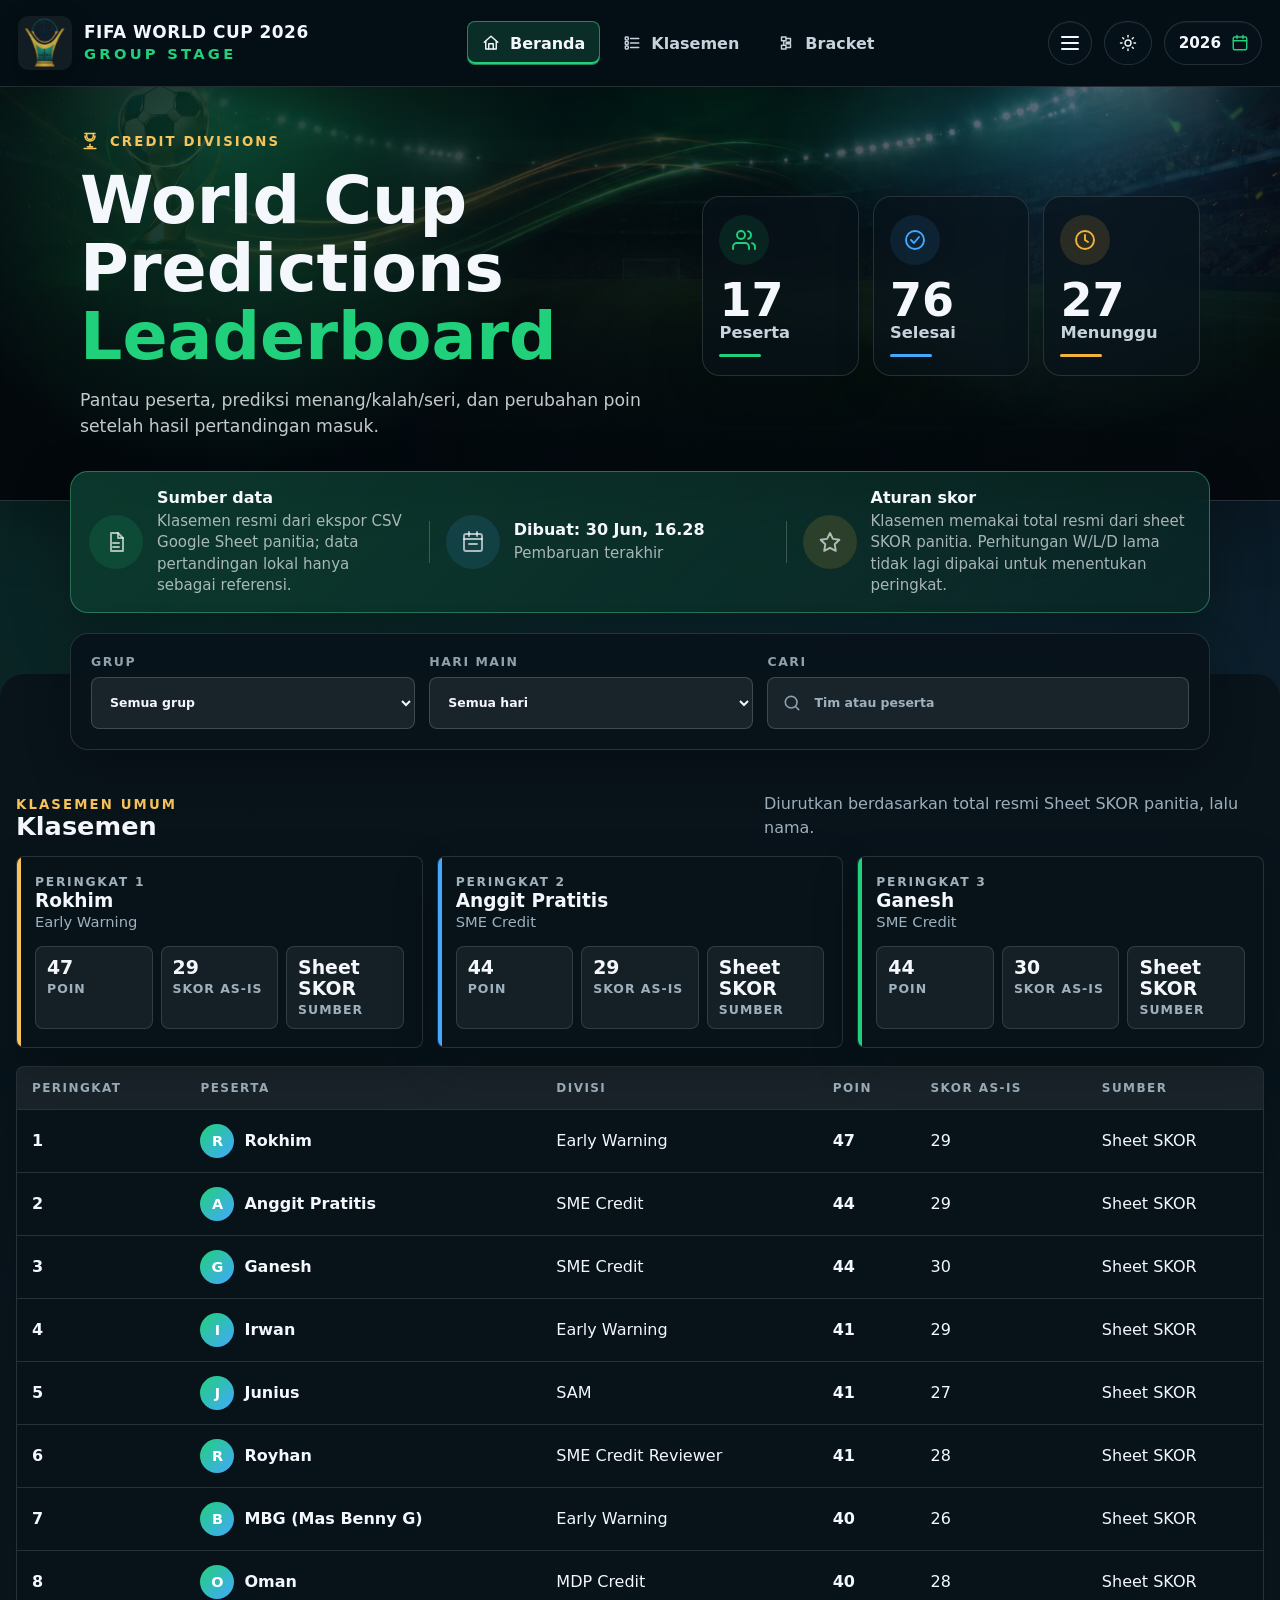
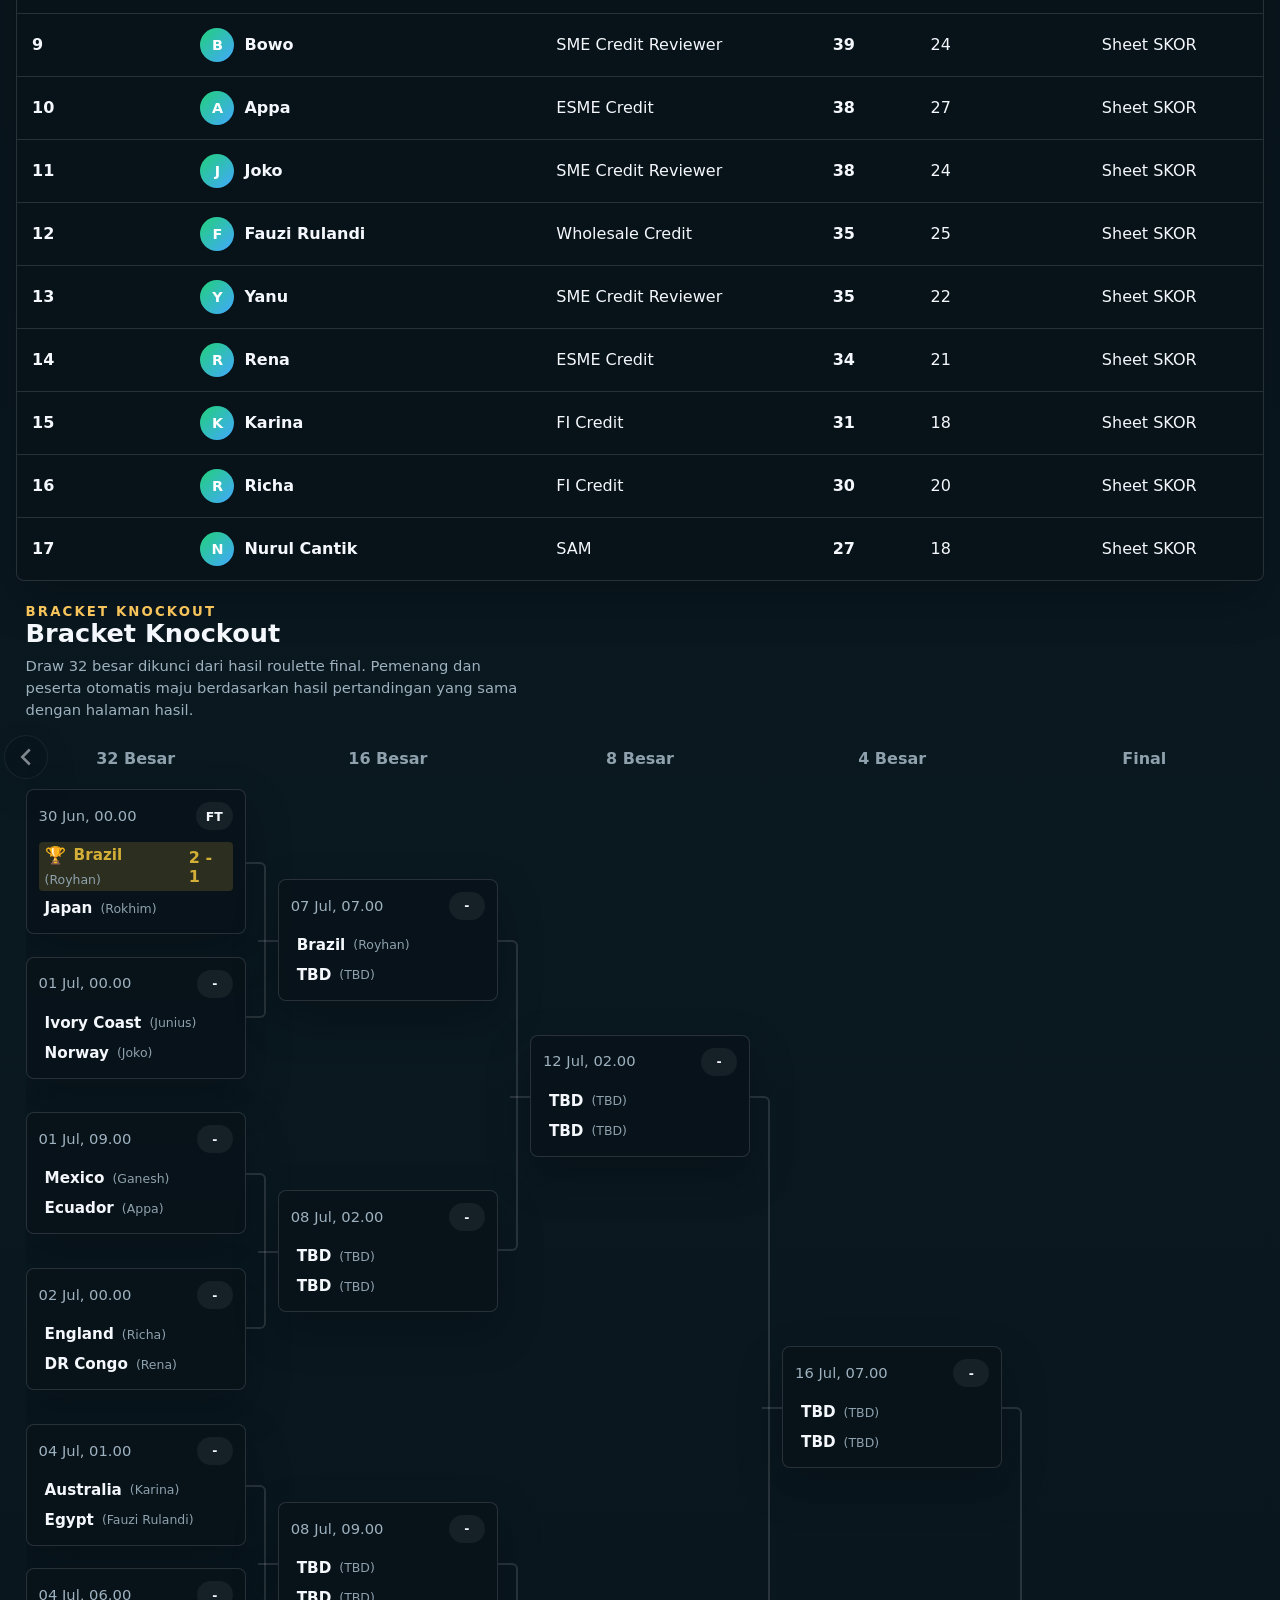
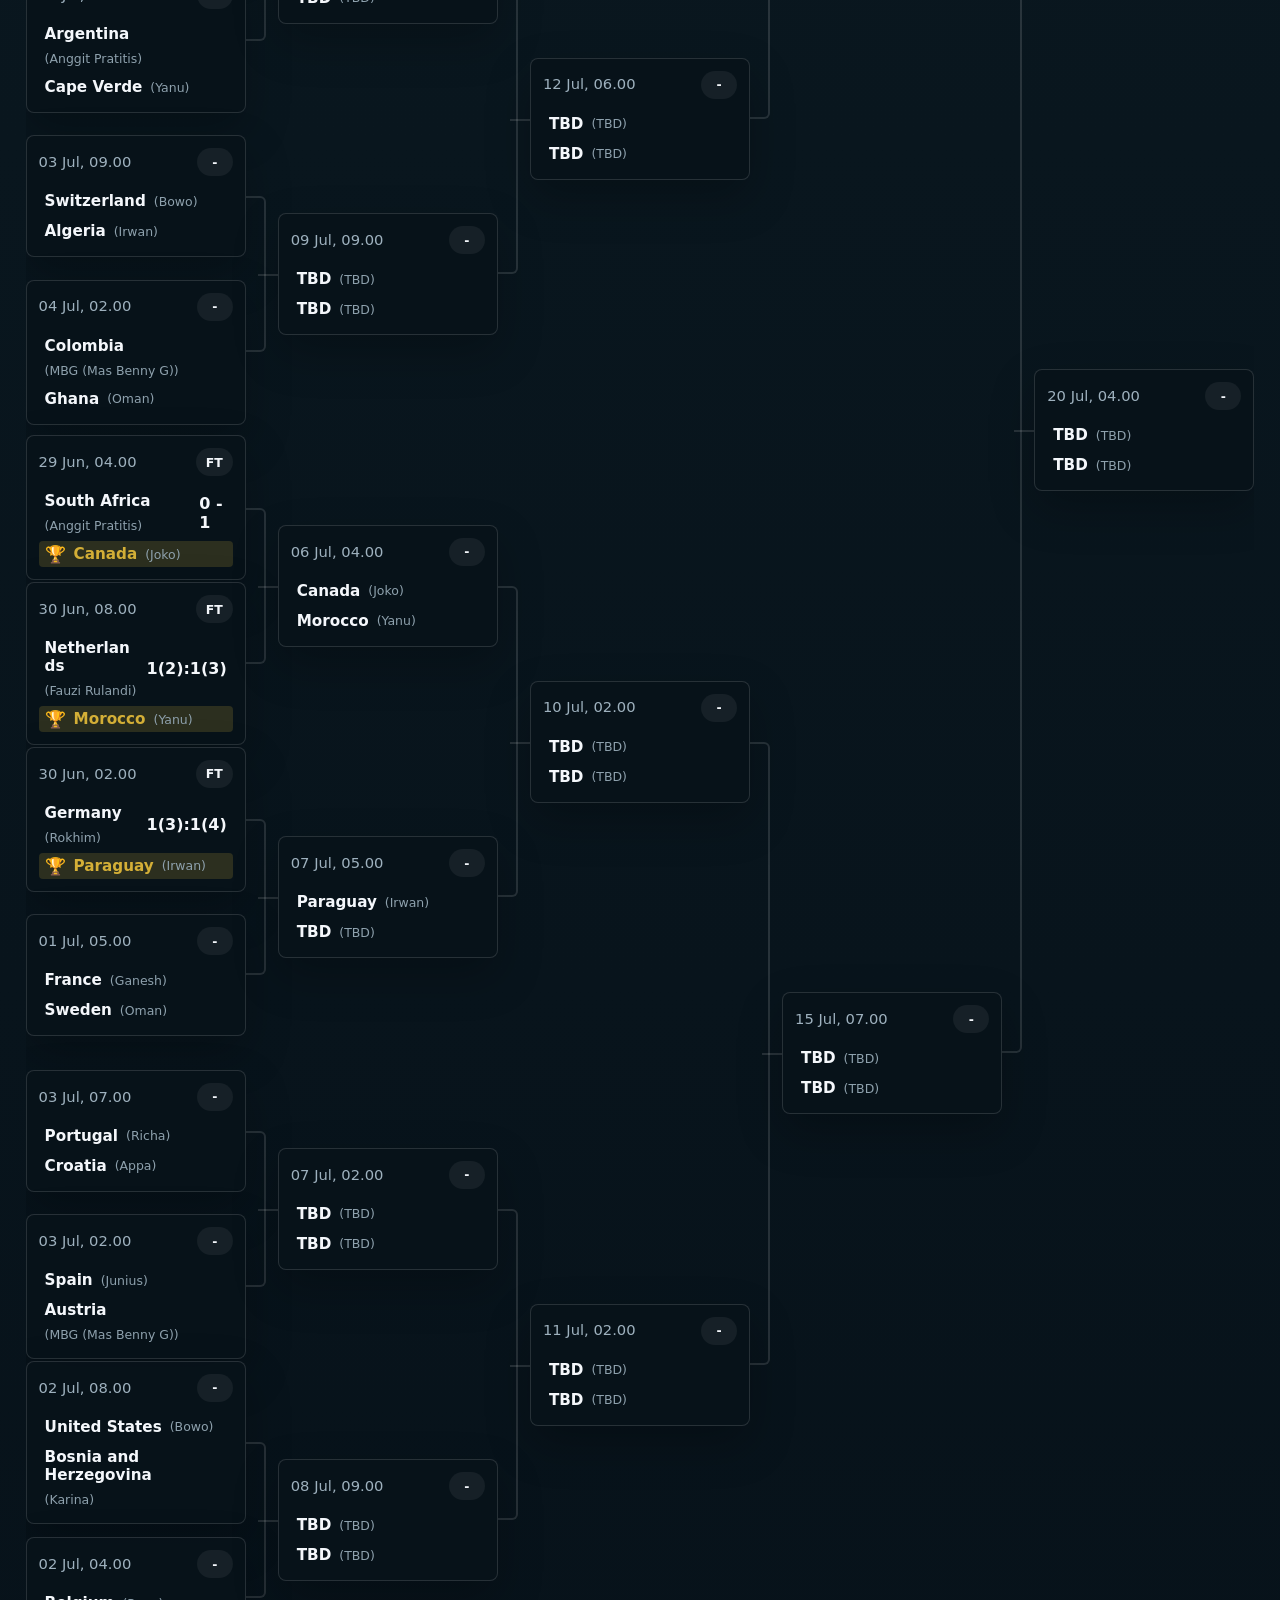
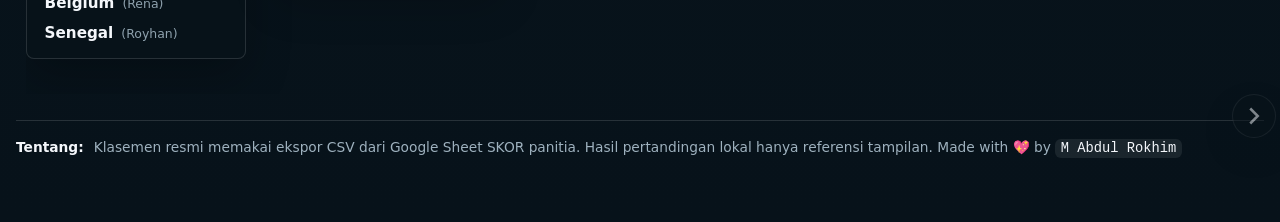
==== commit aafc08ba: "deploy: 7aaa3c27e6fc10745390b72bae03dd1acdede9da" ====
--- a/index.html
+++ b/index.html
@@ -100,54 +100,88 @@
               <path d="M3 9h18"></path>
             </svg>
           </span>
-          <div class="nav-menu" id="secondaryNav" aria-label="Menu navigasi sekunder" hidden>
-            <button class="nav-button" type="button" data-nav="participants">
-              <span class="nav-icon" aria-hidden="true">
-                <svg viewBox="0 0 24 24" fill="none" stroke="currentColor" stroke-width="1.9" stroke-linecap="round"
-                  stroke-linejoin="round">
-                  <path d="M17 21v-2a4 4 0 0 0-4-4H5a4 4 0 0 0-4 4v2"></path>
-                  <circle cx="9" cy="7" r="4"></circle>
-                  <path d="M23 21v-2a4 4 0 0 0-3-3.87"></path>
-                  <path d="M16 3.13a4 4 0 0 1 0 7.75"></path>
-                </svg>
-              </span>
-              <span>Peserta</span>
-            </button>
-            <button class="nav-button" type="button" data-nav="draw">
-              <span class="nav-icon" aria-hidden="true">
-                <svg viewBox="0 0 24 24" fill="none" stroke="currentColor" stroke-width="1.9" stroke-linecap="round"
-                  stroke-linejoin="round">
-                  <circle cx="12" cy="12" r="9"></circle>
-                  <path d="M12 3v18"></path>
-                  <path d="M3 12h18"></path>
-                  <path d="m5.6 5.6 12.8 12.8"></path>
-                  <path d="m18.4 5.6-12.8 12.8"></path>
-                </svg>
-              </span>
-              <span>Undian</span>
-            </button>
-            <button class="nav-button" type="button" data-nav="matches">
-              <span class="nav-icon" aria-hidden="true">
-                <svg viewBox="0 0 24 24" fill="none" stroke="currentColor" stroke-width="1.9" stroke-linecap="round"
-                  stroke-linejoin="round">
-                  <rect x="3" y="3" width="18" height="18" rx="2"></rect>
-                  <path d="M3 12h18"></path>
-                  <circle cx="12" cy="12" r="3"></circle>
-                </svg>
-              </span>
-              <span>Pertandingan</span>
-            </button>
-            <button class="nav-button" type="button" data-nav="tentang">
-              <span class="nav-icon" aria-hidden="true">
-                <svg viewBox="0 0 24 24" fill="none" stroke="currentColor" stroke-width="1.9" stroke-linecap="round"
-                  stroke-linejoin="round">
-                  <circle cx="12" cy="12" r="10"></circle>
-                  <path d="M12 7v6l4 2"></path>
-                </svg>
-              </span>
-              <span>Tentang</span>
-            </button>
-          </div>
+        </div>
+
+        <div class="nav-menu" id="secondaryNav" aria-label="Menu navigasi">
+          <button class="nav-button" type="button" data-nav="beranda">
+            <span class="nav-icon" aria-hidden="true">
+              <svg viewBox="0 0 24 24" fill="none" stroke="currentColor" stroke-width="1.9" stroke-linecap="round"
+                stroke-linejoin="round">
+                <path d="m3 11 9-8 9 8"></path>
+                <path d="M5 10v10h14V10"></path>
+                <path d="M9 20v-7h6v7"></path>
+              </svg>
+            </span>
+            <span>Beranda</span>
+          </button>
+          <button class="nav-button" type="button" data-nav="leaderboard">
+            <span class="nav-icon" aria-hidden="true">
+              <svg viewBox="0 0 24 24" fill="none" stroke="currentColor" stroke-width="1.9" stroke-linecap="round"
+                stroke-linejoin="round">
+                <rect x="3" y="4" width="4" height="4" rx="1"></rect>
+                <rect x="3" y="10" width="4" height="4" rx="1"></rect>
+                <rect x="3" y="16" width="4" height="4" rx="1"></rect>
+                <path d="M10 6h11"></path>
+                <path d="M10 12h11"></path>
+                <path d="M10 18h11"></path>
+              </svg>
+            </span>
+            <span>Klasemen</span>
+          </button>
+          <button class="nav-button" type="button" data-nav="bracket" aria-label="Buka menu bracket knockout">
+            <span class="nav-icon" aria-hidden="true">
+              <svg viewBox="0 0 24 24" fill="none" stroke="currentColor" stroke-width="1.9" stroke-linecap="round" stroke-linejoin="round">
+                <path d="M6 4h6v5H6z"></path><path d="M12 6h6v5h-6"></path><path d="M6 15h6v5H6z"></path><path d="M12 13h6v5h-6"></path><path d="M9 9v6"></path><path d="M15 11v2"></path>
+              </svg>
+            </span>
+            <span>Bracket</span>
+          </button>
+          <button class="nav-button" type="button" data-nav="participants">
+            <span class="nav-icon" aria-hidden="true">
+              <svg viewBox="0 0 24 24" fill="none" stroke="currentColor" stroke-width="1.9" stroke-linecap="round"
+                stroke-linejoin="round">
+                <path d="M17 21v-2a4 4 0 0 0-4-4H5a4 4 0 0 0-4 4v2"></path>
+                <circle cx="9" cy="7" r="4"></circle>
+                <path d="M23 21v-2a4 4 0 0 0-3-3.87"></path>
+                <path d="M16 3.13a4 4 0 0 1 0 7.75"></path>
+              </svg>
+            </span>
+            <span>Peserta</span>
+          </button>
+          <button class="nav-button" type="button" data-nav="draw">
+            <span class="nav-icon" aria-hidden="true">
+              <svg viewBox="0 0 24 24" fill="none" stroke="currentColor" stroke-width="1.9" stroke-linecap="round"
+                stroke-linejoin="round">
+                <circle cx="12" cy="12" r="9"></circle>
+                <path d="M12 3v18"></path>
+                <path d="M3 12h18"></path>
+                <path d="m5.6 5.6 12.8 12.8"></path>
+                <path d="m18.4 5.6-12.8 12.8"></path>
+              </svg>
+            </span>
+            <span>Undian</span>
+          </button>
+          <button class="nav-button" type="button" data-nav="matches">
+            <span class="nav-icon" aria-hidden="true">
+              <svg viewBox="0 0 24 24" fill="none" stroke="currentColor" stroke-width="1.9" stroke-linecap="round"
+                stroke-linejoin="round">
+                <rect x="3" y="3" width="18" height="18" rx="2"></rect>
+                <path d="M3 12h18"></path>
+                <circle cx="12" cy="12" r="3"></circle>
+              </svg>
+            </span>
+            <span>Pertandingan</span>
+          </button>
+          <button class="nav-button" type="button" data-nav="tentang">
+            <span class="nav-icon" aria-hidden="true">
+              <svg viewBox="0 0 24 24" fill="none" stroke="currentColor" stroke-width="1.9" stroke-linecap="round"
+                stroke-linejoin="round">
+                <circle cx="12" cy="12" r="10"></circle>
+                <path d="M12 7v6l4 2"></path>
+              </svg>
+            </span>
+            <span>Tentang</span>
+          </button>
         </div>
       </div>
 
--- a/styles.css
+++ b/styles.css
@@ -2372,3 +2372,56 @@
     min-width: 244px;
   }
 }
+
+
+@media (max-width: 1100px) {
+  .topbar {
+    grid-template-columns: minmax(0, 1fr) auto;
+    grid-template-areas:
+      "brand actions"
+      "nav nav";
+  }
+
+  .brand {
+    grid-area: brand;
+  }
+
+  .header-actions {
+    grid-area: actions;
+    justify-self: end;
+  }
+
+  .primary-nav {
+    display: none;
+  }
+
+  .nav-menu {
+    grid-area: nav;
+    position: static;
+    top: auto;
+    right: auto;
+    width: 100%;
+    max-width: none;
+    margin-top: 2px;
+  }
+
+  body.nav-is-open .nav-menu {
+    display: grid;
+    gap: 6px;
+  }
+}
+
+@media (max-width: 620px) {
+  .topbar {
+    gap: 10px;
+  }
+
+  .nav-menu {
+    width: 100%;
+  }
+
+  .nav-button {
+    min-height: 42px;
+    padding: 0 12px;
+  }
+}
